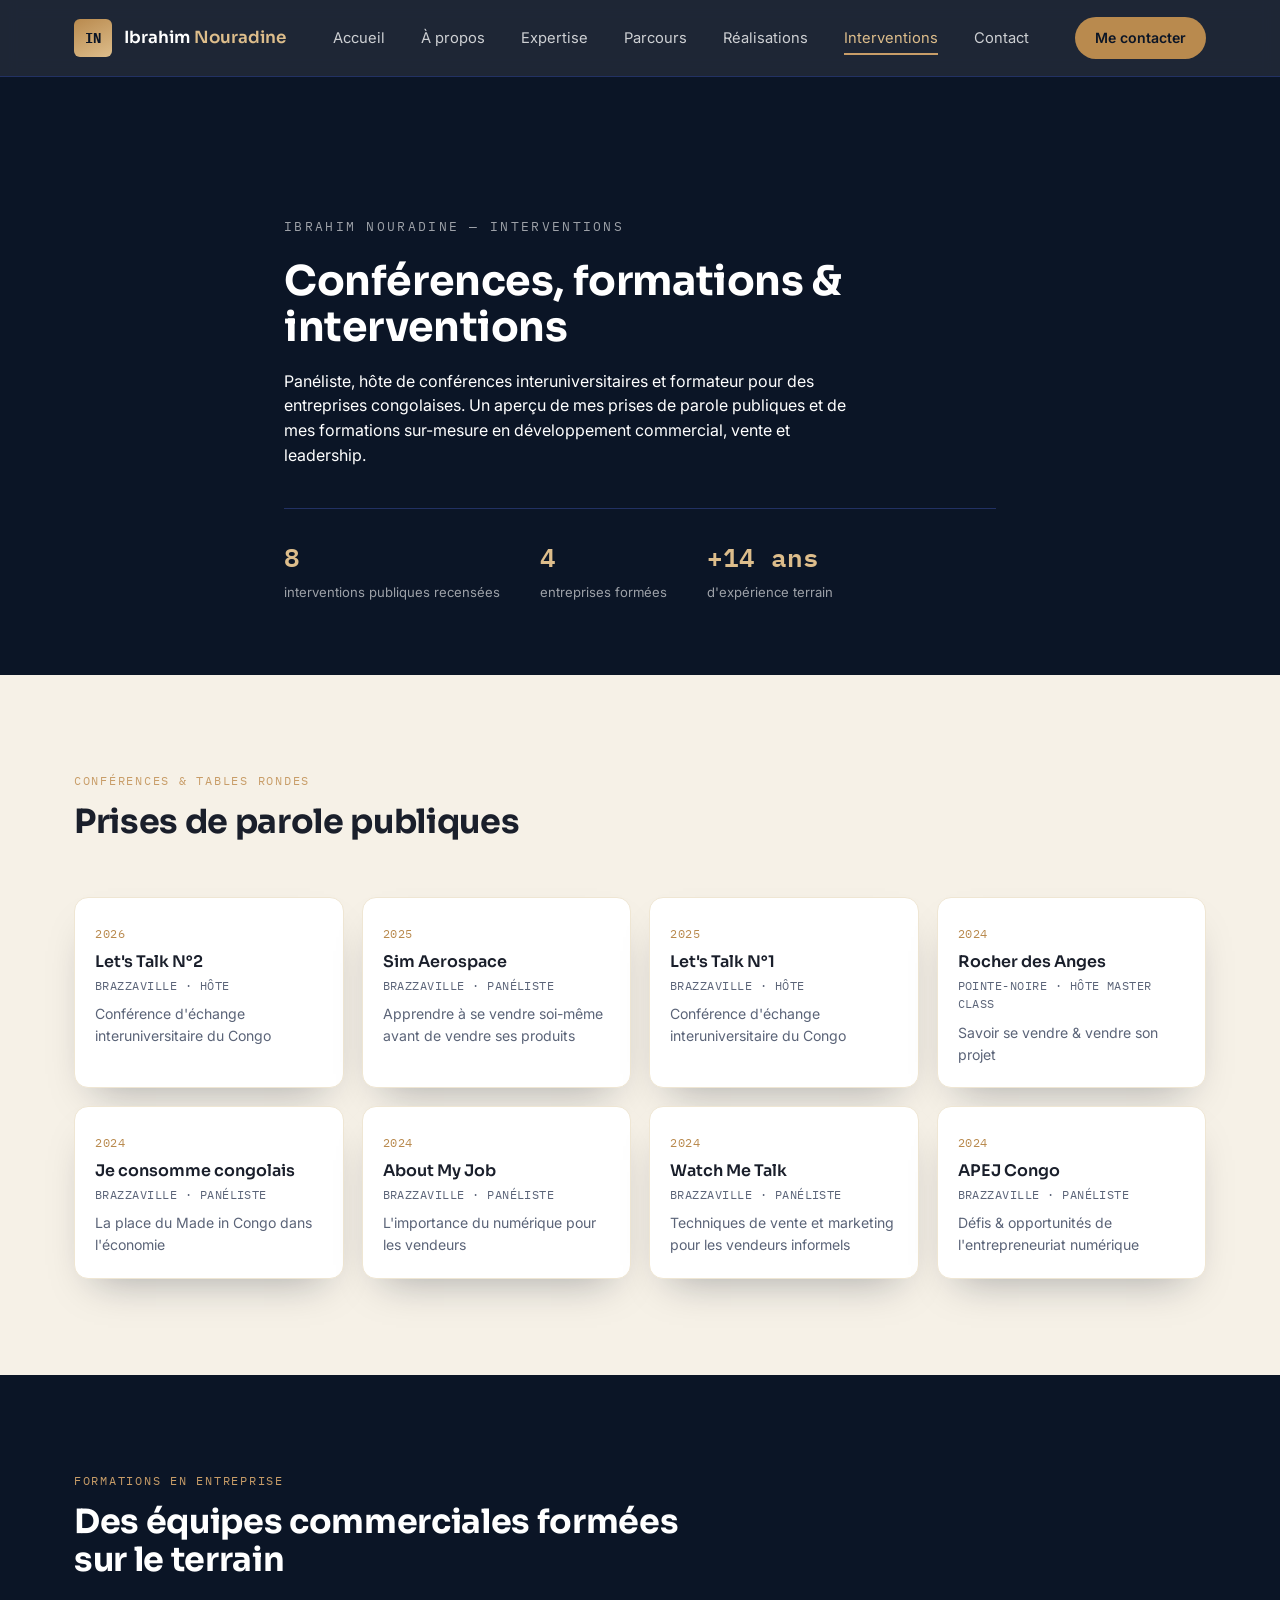
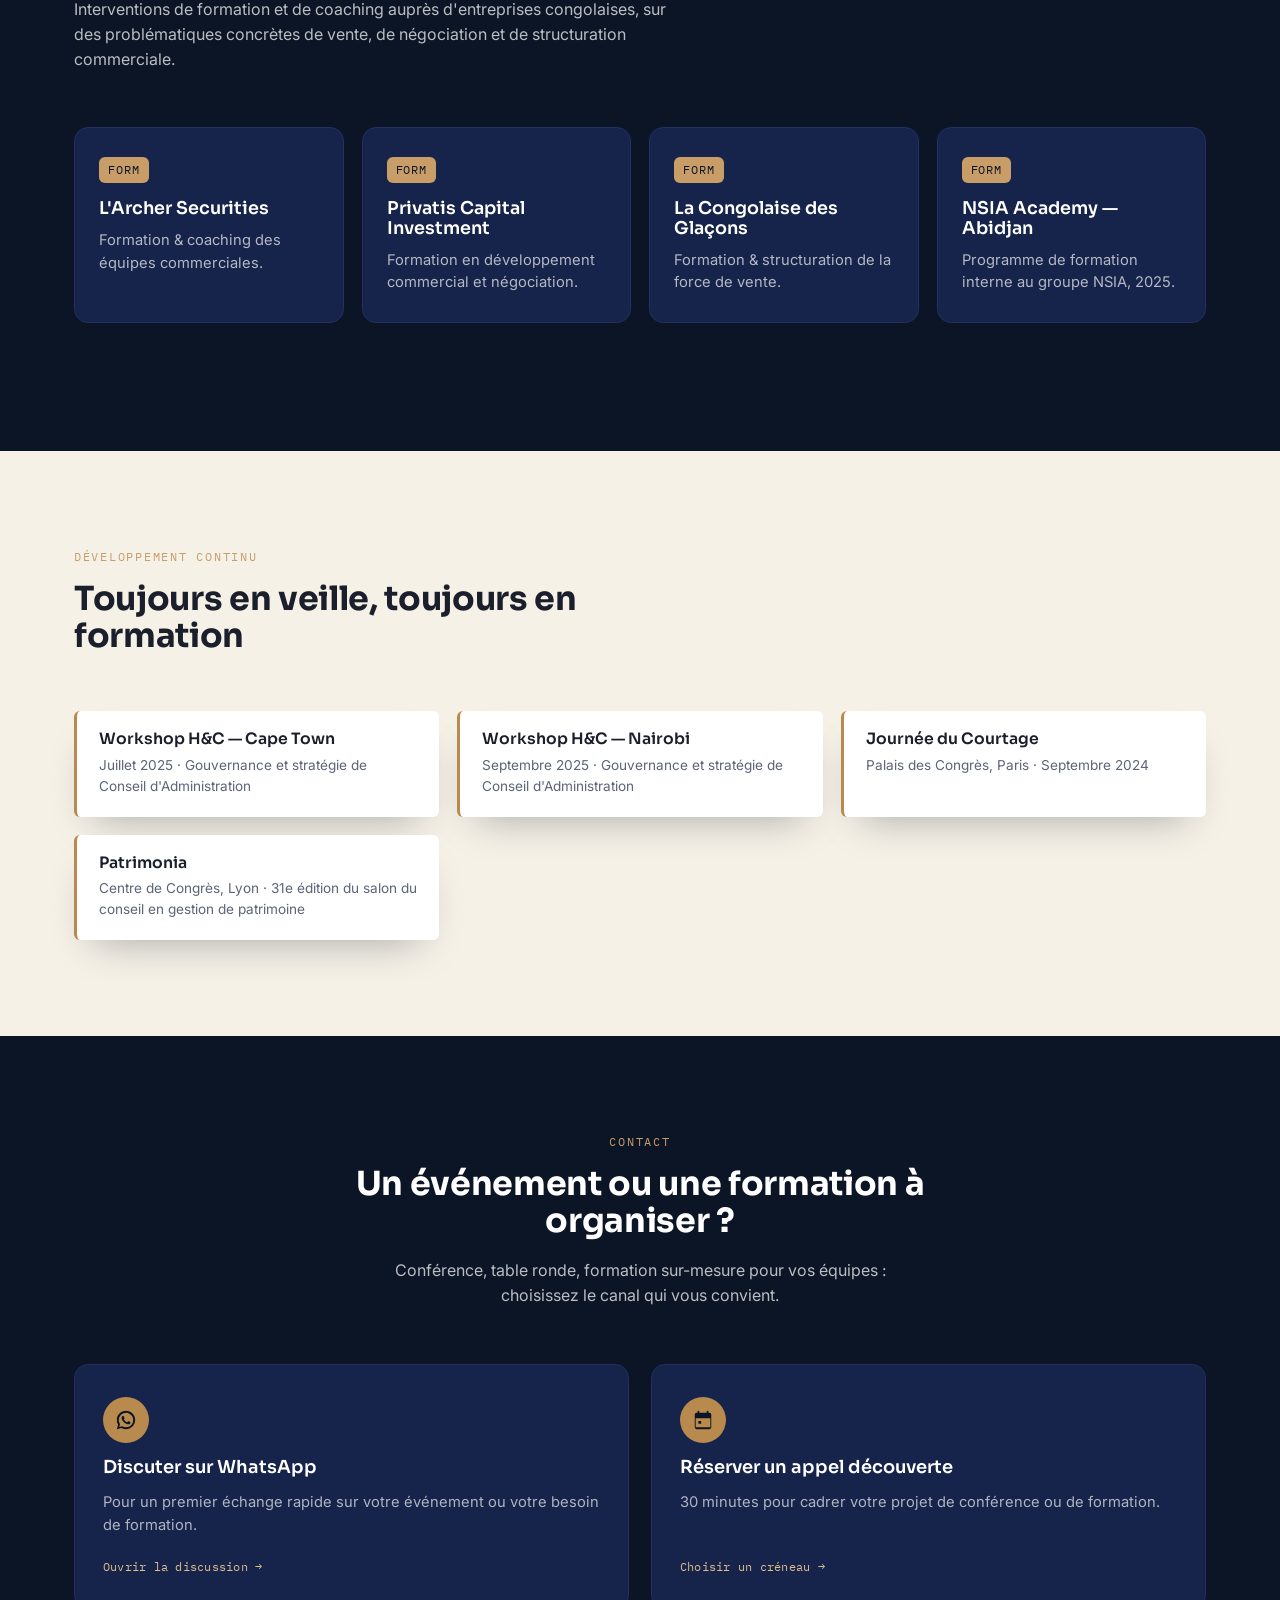
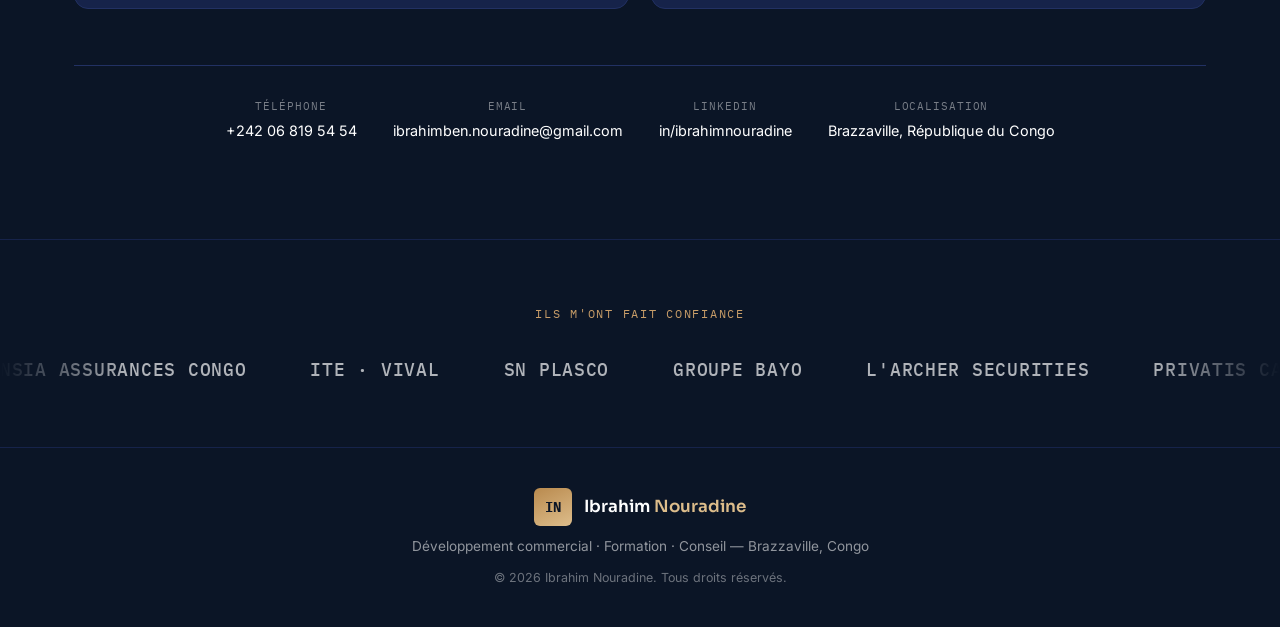
==== interventions.html @ 83c8571e "Premier commit : site vitrine Ibrahim Nouradine" ====
<!DOCTYPE html>
<html lang="fr">
<head>
  <meta charset="UTF-8" />
  <meta name="viewport" content="width=device-width, initial-scale=1.0" />
  <title>Interventions — Conférences & Formations | Ibrahim Nouradine</title>
  <meta name="description" content="Panéliste, hôte de conférences et formateur en entreprise. Portfolio des interventions publiques et des formations données par Ibrahim Nouradine à Brazzaville et Pointe-Noire." />

  <!-- Open Graph -->
  <meta property="og:title" content="Ibrahim Nouradine — Conférences & Formations" />
  <meta property="og:description" content="Panéliste, hôte de conférences universitaires et formateur pour des entreprises congolaises." />
  <meta property="og:type" content="website" />
  <meta property="og:image" content="assets/img/ibrahim-photo.jpg" />
  <meta name="theme-color" content="#0b1526" />

  <link rel="preconnect" href="https://fonts.googleapis.com" />
  <link rel="preconnect" href="https://fonts.gstatic.com" crossorigin />
  <link href="https://fonts.googleapis.com/css2?family=Sora:wght@400;500;600;700&family=Inter:wght@400;500;600&family=IBM+Plex+Mono:wght@500;600&display=swap" rel="stylesheet" />

  <link rel="stylesheet" href="css/style.css" />
</head>
<body>

  <!-- ==========================================================================
       HEADER
       ========================================================================== -->
  <header class="site-header">
    <div class="container">
      <a href="index.html" class="brand">
        <span class="brand-mark">IN</span>
        <span class="brand-name">Ibrahim <span>Nouradine</span></span>
      </a>

      <nav class="main-nav" aria-label="Navigation principale">
        <a href="index.html">Accueil</a>
        <a href="index.html#apropos">À propos</a>
        <a href="index.html#expertise">Expertise</a>
        <a href="index.html#parcours">Parcours</a>
        <a href="index.html#realisations">Réalisations</a>
        <a href="interventions.html" class="current-page">Interventions</a>
        <a href="#contact">Contact</a>
      </nav>

      <a href="#contact" class="header-cta">Me contacter</a>

      <button class="nav-toggle" id="navToggle" aria-label="Ouvrir le menu" aria-expanded="false">
        <span></span><span></span><span></span>
      </button>
    </div>

    <nav class="mobile-nav" id="mobileNav" aria-label="Navigation mobile">
      <a href="index.html">Accueil</a>
      <a href="index.html#apropos">À propos</a>
      <a href="index.html#expertise">Expertise</a>
      <a href="index.html#parcours">Parcours</a>
      <a href="index.html#realisations">Réalisations</a>
      <a href="interventions.html" class="current-page">Interventions</a>
      <a href="#contact" class="mobile-cta">Me contacter</a>
    </nav>
  </header>

  <!-- ==========================================================================
       PAGE-INTRO
       ========================================================================== -->
  <section class="page-intro">
    <div class="pattern-overlay" aria-hidden="true"></div>
    <div class="container">
      <p class="hero-eyebrow">Ibrahim Nouradine — Interventions</p>
      <h1 class="hero-headline">Conférences, formations & interventions</h1>
      <p class="hero-desc">
        Panéliste, hôte de conférences interuniversitaires et formateur pour des entreprises
        congolaises. Un aperçu de mes prises de parole publiques et de mes formations sur-mesure
        en développement commercial, vente et leadership.
      </p>

      <div class="intro-stats" data-reveal>
        <div class="intro-stat">
          <span class="intro-num">8</span>
          <span class="intro-label">interventions publiques recensées</span>
        </div>
        <div class="intro-stat">
          <span class="intro-num">4</span>
          <span class="intro-label">entreprises formées</span>
        </div>
        <div class="intro-stat">
          <span class="intro-num">+14 ans</span>
          <span class="intro-label">d'expérience terrain</span>
        </div>
      </div>
    </div>
  </section>

  <!-- ==========================================================================
       CONFÉRENCES & TABLES RONDES
       ========================================================================== -->
  <section class="conferences" id="conferences">
    <div class="container">
      <div class="section-head" data-reveal>
        <p class="eyebrow">Conférences & tables rondes</p>
        <h2 class="section-title">Prises de parole publiques</h2>
      </div>

      <div class="events-grid">
        <article class="event-card" data-reveal>
          <span class="event-year">2026</span>
          <h3>Let's Talk N°2</h3>
          <p class="event-meta">Brazzaville · Hôte</p>
          <p class="event-desc">Conférence d'échange interuniversitaire du Congo</p>
        </article>
        <article class="event-card" data-reveal>
          <span class="event-year">2025</span>
          <h3>Sim Aerospace</h3>
          <p class="event-meta">Brazzaville · Panéliste</p>
          <p class="event-desc">Apprendre à se vendre soi-même avant de vendre ses produits</p>
        </article>
        <article class="event-card" data-reveal>
          <span class="event-year">2025</span>
          <h3>Let's Talk N°1</h3>
          <p class="event-meta">Brazzaville · Hôte</p>
          <p class="event-desc">Conférence d'échange interuniversitaire du Congo</p>
        </article>
        <article class="event-card" data-reveal>
          <span class="event-year">2024</span>
          <h3>Rocher des Anges</h3>
          <p class="event-meta">Pointe-Noire · Hôte Master Class</p>
          <p class="event-desc">Savoir se vendre & vendre son projet</p>
        </article>
        <article class="event-card" data-reveal>
          <span class="event-year">2024</span>
          <h3>Je consomme congolais</h3>
          <p class="event-meta">Brazzaville · Panéliste</p>
          <p class="event-desc">La place du Made in Congo dans l'économie</p>
        </article>
        <article class="event-card" data-reveal>
          <span class="event-year">2024</span>
          <h3>About My Job</h3>
          <p class="event-meta">Brazzaville · Panéliste</p>
          <p class="event-desc">L'importance du numérique pour les vendeurs</p>
        </article>
        <article class="event-card" data-reveal>
          <span class="event-year">2024</span>
          <h3>Watch Me Talk</h3>
          <p class="event-meta">Brazzaville · Panéliste</p>
          <p class="event-desc">Techniques de vente et marketing pour les vendeurs informels</p>
        </article>
        <article class="event-card" data-reveal>
          <span class="event-year">2024</span>
          <h3>APEJ Congo</h3>
          <p class="event-meta">Brazzaville · Panéliste</p>
          <p class="event-desc">Défis & opportunités de l'entrepreneuriat numérique</p>
        </article>
      </div>
    </div>
  </section>

  <!-- ==========================================================================
       FORMATIONS EN ENTREPRISE
       ========================================================================== -->
  <section class="formations" id="formations">
    <div class="pattern-overlay" aria-hidden="true"></div>
    <div class="container">
      <div class="section-head" data-reveal>
        <p class="eyebrow">Formations en entreprise</p>
        <h2 class="section-title light">Des équipes commerciales formées sur le terrain</h2>
        <p class="teaser-lead">
          Interventions de formation et de coaching auprès d'entreprises congolaises, sur des
          problématiques concrètes de vente, de négociation et de structuration commerciale.
        </p>
      </div>

      <div class="teaser-grid">
        <article class="expertise-card" data-reveal>
          <span class="expertise-tag">FORM</span>
          <h3>L'Archer Securities</h3>
          <p>Formation & coaching des équipes commerciales.</p>
        </article>
        <article class="expertise-card" data-reveal>
          <span class="expertise-tag">FORM</span>
          <h3>Privatis Capital Investment</h3>
          <p>Formation en développement commercial et négociation.</p>
        </article>
        <article class="expertise-card" data-reveal>
          <span class="expertise-tag">FORM</span>
          <h3>La Congolaise des Glaçons</h3>
          <p>Formation & structuration de la force de vente.</p>
        </article>
        <article class="expertise-card" data-reveal>
          <span class="expertise-tag">FORM</span>
          <h3>NSIA Academy — Abidjan</h3>
          <p>Programme de formation interne au groupe NSIA, 2025.</p>
        </article>
      </div>
    </div>
  </section>

  <!-- ==========================================================================
       DÉVELOPPEMENT CONTINU
       ========================================================================== -->
  <section class="developpement" id="developpement">
    <div class="container">
      <div class="section-head" data-reveal>
        <p class="eyebrow">Développement continu</p>
        <h2 class="section-title">Toujours en veille, toujours en formation</h2>
      </div>

      <div class="badge-grid" data-reveal>
        <div class="badge-card">
          <h3>Workshop H&C — Cape Town</h3>
          <p>Juillet 2025 · Gouvernance et stratégie de Conseil d'Administration</p>
        </div>
        <div class="badge-card">
          <h3>Workshop H&C — Nairobi</h3>
          <p>Septembre 2025 · Gouvernance et stratégie de Conseil d'Administration</p>
        </div>
        <div class="badge-card">
          <h3>Journée du Courtage</h3>
          <p>Palais des Congrès, Paris · Septembre 2024</p>
        </div>
        <div class="badge-card">
          <h3>Patrimonia</h3>
          <p>Centre de Congrès, Lyon · 31e édition du salon du conseil en gestion de patrimoine</p>
        </div>
      </div>
    </div>
  </section>

  <!-- ==========================================================================
       CONTACT
       ========================================================================== -->
  <section class="contact" id="contact">
    <div class="pattern-overlay" aria-hidden="true"></div>
    <div class="container">
      <div class="section-head center" data-reveal>
        <p class="eyebrow">Contact</p>
        <h2 class="section-title light">Un événement ou une formation à organiser ?</h2>
        <p class="contact-lead">
          Conférence, table ronde, formation sur-mesure pour vos équipes : choisissez le canal
          qui vous convient.
        </p>
      </div>

      <div class="cta-grid" data-reveal>
        <a
          class="cta-card"
          href="https://wa.me/242068195454?text=Bonjour%20Ibrahim%2C%20je%20souhaite%20échanger%20sur%20une%20intervention."
          target="_blank"
          rel="noopener"
        >
          <span class="cta-icon" aria-hidden="true">
            <svg viewBox="0 0 24 24" fill="currentColor"><path d="M12 2C6.48 2 2 6.48 2 12c0 1.85.5 3.58 1.36 5.07L2 22l5.1-1.34A9.94 9.94 0 0 0 12 22c5.52 0 10-4.48 10-10S17.52 2 12 2Zm0 18a7.9 7.9 0 0 1-4.03-1.1l-.29-.17-3 .79.8-2.92-.19-.3A7.93 7.93 0 1 1 12 20Zm4.36-5.96c-.24-.12-1.42-.7-1.64-.78-.22-.08-.38-.12-.54.12-.16.24-.62.78-.76.94-.14.16-.28.18-.52.06-.24-.12-1-.37-1.9-1.17-.7-.62-1.18-1.39-1.32-1.63-.14-.24-.01-.37.1-.49.11-.11.24-.28.36-.42.12-.14.16-.24.24-.4.08-.16.04-.3-.02-.42-.06-.12-.54-1.31-.74-1.8-.2-.47-.4-.4-.54-.41-.14-.01-.3-.01-.46-.01-.16 0-.42.06-.64.3-.22.24-.84.82-.84 2s.86 2.32.98 2.48c.12.16 1.7 2.6 4.12 3.64.58.25 1.03.4 1.38.51.58.18 1.1.16 1.52.1.46-.07 1.42-.58 1.62-1.14.2-.56.2-1.04.14-1.14-.06-.1-.22-.16-.46-.28Z"/></svg>
          </span>
          <h3>Discuter sur WhatsApp</h3>
          <p>Pour un premier échange rapide sur votre événement ou votre besoin de formation.</p>
          <span class="cta-arrow">Ouvrir la discussion →</span>
        </a>

        <!-- TODO: remplacer par le vrai lien Calendly -->
        <a
          class="cta-card"
          href="https://calendly.com/VOTRE-LIEN-ICI/decouverte"
          target="_blank"
          rel="noopener"
        >
          <span class="cta-icon" aria-hidden="true">
            <svg viewBox="0 0 24 24" fill="currentColor"><path d="M7 2a1 1 0 0 1 1 1v1h8V3a1 1 0 1 1 2 0v1h1a2 2 0 0 1 2 2v14a2 2 0 0 1-2 2H5a2 2 0 0 1-2-2V6a2 2 0 0 1 2-2h1V3a1 1 0 0 1 1-1Zm13 8H4v10h16V10ZM7 13h3v3H7v-3Z"/></svg>
          </span>
          <h3>Réserver un appel découverte</h3>
          <p>30 minutes pour cadrer votre projet de conférence ou de formation.</p>
          <span class="cta-arrow">Choisir un créneau →</span>
        </a>
      </div>

      <ul class="contact-details" data-reveal>
        <li><span>Téléphone</span><a href="tel:+242068195454">+242 06 819 54 54</a></li>
        <li><span>Email</span><a href="mailto:ibrahimben.nouradine@gmail.com">ibrahimben.nouradine@gmail.com</a></li>
        <li><span>LinkedIn</span><a href="https://www.linkedin.com/in/ibrahimnouradine--985b7945" target="_blank" rel="noopener">in/ibrahimnouradine</a></li>
        <li><span>Localisation</span><span>Brazzaville, République du Congo</span></li>
      </ul>
    </div>
  </section>

  <!-- ==========================================================================
       ILS M'ONT FAIT CONFIANCE — bannière défilante avant le footer
       ========================================================================== -->
  <section class="trust-band" id="confiance">
    <div class="container">
      <p class="eyebrow trust-band-eyebrow">Ils m'ont fait confiance</p>
    </div>
    <div class="marquee marquee-lg">
      <div class="marquee-track">
        <span class="marquee-item">NSIA Assurances Congo</span>
        <span class="marquee-item">ITE · Vival</span>
        <span class="marquee-item">SN Plasco</span>
        <span class="marquee-item">Groupe Bayo</span>
        <span class="marquee-item">L'Archer Securities</span>
        <span class="marquee-item">Privatis Capital Investment</span>
        <span class="marquee-item">La Congolaise des Glaçons</span>
        <span class="marquee-item" aria-hidden="true">NSIA Assurances Congo</span>
        <span class="marquee-item" aria-hidden="true">ITE · Vival</span>
        <span class="marquee-item" aria-hidden="true">SN Plasco</span>
        <span class="marquee-item" aria-hidden="true">Groupe Bayo</span>
        <span class="marquee-item" aria-hidden="true">L'Archer Securities</span>
        <span class="marquee-item" aria-hidden="true">Privatis Capital Investment</span>
        <span class="marquee-item" aria-hidden="true">La Congolaise des Glaçons</span>
      </div>
    </div>
  </section>

  <footer class="site-footer">
    <div class="container footer-grid">
      <div class="brand">
        <span class="brand-mark">IN</span>
        <span class="brand-name">Ibrahim <span>Nouradine</span></span>
      </div>
      <p class="footer-tagline">Développement commercial · Formation · Conseil — Brazzaville, Congo</p>
      <p class="footer-copy">© <span id="year"></span> Ibrahim Nouradine. Tous droits réservés.</p>
    </div>
  </footer>

  <script src="js/main.js"></script>
</body>
</html>
---- css/style.css ----
/* ==========================================================================
   IBRAHIM NOURADINE — Site vitrine
   Design tokens dérivés de l'identité LinkedIn (bannière + photo de profil)
   ========================================================================== */

:root {
  /* Couleurs — palette "navy & ochre" issue de la charte existante */
  --navy-950: #0b1526;   /* fond principal des sections sombres */
  --navy-800: #16234a;   /* panneaux / cartes sur fond sombre */
  --navy-700: #223163;   /* bordures, hover sur fond sombre */
  --navy-600: #34437c;   /* motif géométrique (basse opacité) */

  --gold-500: #b98a4e;   /* accent principal — CTA, surlignage */
  --gold-400: #c89d68;
  --gold-300: #ddbd8b;   /* accent clair — hover, liseré */

  --sand-50:  #f6f1e7;   /* fond des sections claires */
  --sand-100: #efe6d3;

  --blue-200: #b7cbe8;   /* bleu pâle — écho de la photo de profil */

  --ink-900:  #1a1f2b;   /* texte sur fond clair */
  --ink-600:  #5b6478;   /* texte atténué sur fond clair */
  --white:    #ffffff;

  /* Typographie */
  --font-display: "Sora", "Segoe UI", sans-serif;
  --font-body: "Inter", "Segoe UI", sans-serif;
  --font-mono: "IBM Plex Mono", "Courier New", monospace;

  /* Échelle */
  --container-w: 1180px;
  --radius-sm: 6px;
  --radius-md: 14px;
  --radius-full: 999px;

  --shadow-card: 0 20px 40px -20px rgba(11, 21, 38, 0.35);
}

/* ---------- Reset ---------- */
*, *::before, *::after { box-sizing: border-box; }
html { scroll-behavior: smooth; }
html, body { max-width: 100%; overflow-x: hidden; }
body {
  margin: 0;
  font-family: var(--font-body);
  color: var(--ink-900);
  background: var(--sand-50);
  line-height: 1.55;
  -webkit-font-smoothing: antialiased;
}
img { max-width: 100%; display: block; }
a { color: inherit; text-decoration: none; }
ul { list-style: none; margin: 0; padding: 0; }
h1, h2, h3, h4 {
  font-family: var(--font-display);
  line-height: 1.12;
  margin: 0;
  color: inherit;
}
p { margin: 0; }
button { font-family: inherit; cursor: pointer; }

:focus-visible {
  outline: 2px solid var(--gold-400);
  outline-offset: 3px;
}

.container {
  width: 100%;
  max-width: var(--container-w);
  margin-inline: auto;
  padding-inline: 24px;
}

.eyebrow {
  font-family: var(--font-mono);
  font-size: 0.78rem;
  letter-spacing: 0.14em;
  text-transform: uppercase;
  color: var(--gold-400);
}

/* Motif géométrique réutilisable (issu de la bannière LinkedIn) */
.pattern-overlay {
  position: absolute;
  inset: 0;
  background-image: url("../assets/img/pattern.svg");
  background-repeat: repeat;
  background-size: 120px 120px;
  color: var(--navy-600);
  opacity: 0.35;
  pointer-events: none;
}

/* ==========================================================================
   HEADER
   ========================================================================== */
.site-header {
  position: sticky;
  top: 0;
  z-index: 50;
  background: rgba(11, 21, 38, 0.92);
  backdrop-filter: blur(8px);
  border-bottom: 1px solid var(--navy-700);
}

.site-header .container {
  display: flex;
  align-items: center;
  justify-content: space-between;
  height: 76px;
}

.brand {
  display: flex;
  align-items: center;
  gap: 12px;
  font-family: var(--font-display);
  font-weight: 600;
  font-size: 1.05rem;
  color: var(--white);
}

.brand-mark {
  width: 38px;
  height: 38px;
  border-radius: var(--radius-sm);
  background: linear-gradient(155deg, var(--gold-500), var(--gold-300));
  display: grid;
  place-items: center;
  color: var(--navy-950);
  font-family: var(--font-mono);
  font-weight: 700;
  font-size: 0.9rem;
  flex-shrink: 0;
}

.brand-name { white-space: nowrap; }
.brand-name span { color: var(--gold-300); }

.main-nav {
  display: flex;
  align-items: center;
  gap: 36px;
}

.main-nav a {
  position: relative;
  display: inline-block;
  font-size: 0.92rem;
  color: rgba(255, 255, 255, 0.78);
  transition: color 0.2s ease;
}
.main-nav a::after {
  content: "";
  position: absolute;
  left: 0;
  right: 0;
  bottom: -6px;
  height: 2px;
  background: var(--gold-400);
  transform: scaleX(0);
  transform-origin: right;
  transition: transform 0.25s ease;
}
.main-nav a:hover { color: var(--white); }
.main-nav a:hover::after,
.main-nav a.is-active::after,
.main-nav a.current-page::after { transform: scaleX(1); transform-origin: left; }

.header-cta {
  display: inline-flex;
  align-items: center;
  gap: 8px;
  padding: 10px 20px;
  border-radius: var(--radius-full);
  background: var(--gold-500);
  color: var(--navy-950);
  font-weight: 600;
  font-size: 0.88rem;
  transition: background 0.2s ease, transform 0.2s ease;
  white-space: nowrap;
}
.header-cta:hover { background: var(--gold-300); transform: translateY(-1px); }

.nav-toggle {
  display: none;
  background: none;
  border: none;
  padding: 6px;
}
.nav-toggle span {
  display: block;
  width: 24px;
  height: 2px;
  background: var(--white);
  margin: 5px 0;
  transition: transform 0.2s ease, opacity 0.2s ease;
}

/* ==========================================================================
   PAGE-INTRO — bannière d'en-tête pour les pages secondaires
   ========================================================================== */
.page-intro {
  position: relative;
  background: var(--navy-950);
  color: var(--white);
  overflow: hidden;
  padding-block: 140px 72px;
}
.page-intro .container { position: relative; z-index: 2; max-width: 760px; }
.page-intro .hero-headline { font-size: clamp(1.9rem, 3.2vw, 2.8rem); }
.page-intro .hero-desc { margin-top: 18px; max-width: 58ch; }

.intro-stats {
  position: relative;
  z-index: 2;
  margin-top: 40px;
  display: flex;
  flex-wrap: wrap;
  gap: 40px;
  padding-top: 28px;
  border-top: 1px solid var(--navy-700);
}
.intro-stat { display: flex; flex-direction: column; gap: 6px; }
.intro-num {
  font-family: var(--font-mono);
  font-weight: 600;
  font-size: 1.6rem;
  color: var(--gold-300);
}
.intro-label { font-size: 0.82rem; color: rgba(255, 255, 255, 0.6); }

/* ==========================================================================
   HERO
   ========================================================================== */
.hero {
  position: relative;
  background: var(--navy-950);
  color: var(--white);
  overflow: hidden;
  padding-block: 96px 64px;
}

/* Entrée séquencée au chargement */
@keyframes fadeUp {
  from { opacity: 0; transform: translateY(16px); }
  to { opacity: 1; transform: translateY(0); }
}
@keyframes fadeScale {
  from { opacity: 0; transform: scale(0.94); }
  to { opacity: 1; transform: scale(1); }
}
.hero-eyebrow  { animation: fadeUp 0.7s ease both; animation-delay: 0.05s; }
.hero-headline { animation: fadeUp 0.7s ease both; animation-delay: 0.15s; }
.hero-subline  { animation: fadeUp 0.7s ease both; animation-delay: 0.28s; }
.hero-desc     { animation: fadeUp 0.7s ease both; animation-delay: 0.38s; }
.hero-actions  { animation: fadeUp 0.7s ease both; animation-delay: 0.5s; }
.trust-strip   { animation: fadeUp 0.7s ease both; animation-delay: 0.62s; }
.hero-portrait { animation: fadeScale 0.8s ease both; animation-delay: 0.3s; }

.hero .container {
  position: relative;
  z-index: 2;
  display: grid;
  grid-template-columns: 1.15fr 0.85fr;
  gap: 56px;
  align-items: center;
}

.hero-eyebrow {
  font-family: var(--font-mono);
  font-size: 0.8rem;
  letter-spacing: 0.18em;
  text-transform: uppercase;
  color: rgba(255, 255, 255, 0.6);
  margin-bottom: 22px;
}

.hero-headline {
  font-size: clamp(2.1rem, 3.6vw, 3.4rem);
  font-weight: 700;
  letter-spacing: -0.01em;
}

.hero-headline mark {
  background: var(--gold-500);
  color: var(--navy-950);
  padding: 2px 12px;
  border-radius: var(--radius-sm);
  box-decoration-break: clone;
  -webkit-box-decoration-break: clone;
}

.hero-subline {
  margin-top: 22px;
  font-size: 1.15rem;
  color: rgba(255, 255, 255, 0.82);
  max-width: 46ch;
}

.hero-actions {
  margin-top: 36px;
  display: flex;
  flex-wrap: wrap;
  gap: 14px;
}

.btn {
  display: inline-flex;
  align-items: center;
  gap: 10px;
  padding: 14px 26px;
  border-radius: var(--radius-full);
  font-weight: 600;
  font-size: 0.95rem;
  transition: all 0.2s ease;
  border: 1px solid transparent;
}

.btn-primary {
  background: var(--gold-500);
  color: var(--navy-950);
}
.btn-primary:hover { background: var(--gold-300); transform: translateY(-2px); }

.btn-ghost {
  border-color: rgba(255, 255, 255, 0.35);
  color: var(--white);
}
.btn-ghost:hover { border-color: var(--white); background: rgba(255, 255, 255, 0.06); }

/* Bandeau de confiance (clients / entreprises) — bannière défilante */
.trust-strip {
  margin-top: 56px;
}

.trust-label {
  font-family: var(--font-mono);
  font-size: 0.72rem;
  letter-spacing: 0.12em;
  text-transform: uppercase;
  color: rgba(255, 255, 255, 0.5);
  margin-bottom: 18px;
}

.marquee {
  position: relative;
  overflow: hidden;
  padding-top: 14px;
  border-top: 1px solid var(--navy-700);
  -webkit-mask-image: linear-gradient(90deg, transparent, #000 10%, #000 90%, transparent);
  mask-image: linear-gradient(90deg, transparent, #000 10%, #000 90%, transparent);
}

.marquee-track {
  display: flex;
  align-items: center;
  gap: 44px;
  width: max-content;
  animation: marquee-scroll 24s linear infinite;
}

.marquee:hover .marquee-track { animation-play-state: paused; }

.marquee-item {
  font-family: var(--font-mono);
  font-size: 0.8rem;
  letter-spacing: 0.05em;
  text-transform: uppercase;
  color: rgba(255, 255, 255, 0.55);
  white-space: nowrap;
}

@keyframes marquee-scroll {
  from { transform: translateX(0); }
  to { transform: translateX(-50%); }
}

.hero-portrait {
  position: relative;
  justify-self: center;
}

.portrait-frame {
  position: relative;
  width: min(360px, 80vw);
  aspect-ratio: 1 / 1;
  border-radius: 50%;
  overflow: hidden;
  background: var(--blue-200);
  box-shadow: var(--shadow-card);
}

.portrait-frame::before {
  content: "";
  position: absolute;
  inset: 0;
  background-image: url("../assets/img/pattern.svg");
  background-size: 90px 90px;
  color: var(--navy-700);
  opacity: 0.55;
  mix-blend-mode: multiply;
}

.portrait-frame img {
  position: absolute;
  inset: 0;
  width: 100%;
  height: 100%;
  object-fit: cover;
}

.portrait-badge {
  position: absolute;
  bottom: 10px;
  right: -6px;
  background: var(--navy-950);
  border: 1px solid var(--navy-700);
  border-radius: var(--radius-md);
  padding: 12px 16px;
  display: flex;
  align-items: center;
  gap: 10px;
  box-shadow: var(--shadow-card);
  animation: floatY 3.6s ease-in-out infinite;
}
@keyframes floatY {
  0%, 100% { transform: translateY(0); }
  50% { transform: translateY(-6px); }
}

.btn:active { transform: scale(0.97); }

.portrait-badge .num {
  font-family: var(--font-mono);
  font-weight: 600;
  font-size: 1.1rem;
  color: var(--gold-300);
}

.portrait-badge .label {
  font-size: 0.72rem;
  color: rgba(255, 255, 255, 0.7);
  max-width: 12ch;
  line-height: 1.25;
}

/* ==========================================================================
   HEADER — état scrollé + menu mobile
   ========================================================================== */
.site-header.is-scrolled { box-shadow: 0 12px 30px -18px rgba(0,0,0,0.5); }

.mobile-nav {
  display: none;
  flex-direction: column;
  background: var(--navy-950);
  border-top: 1px solid var(--navy-700);
}
.mobile-nav.is-open { display: flex; }
.mobile-nav a {
  padding: 16px 24px;
  color: rgba(255,255,255,0.85);
  border-bottom: 1px solid var(--navy-800);
  font-size: 0.95rem;
}
.mobile-nav .mobile-cta { color: var(--gold-300); font-weight: 600; }

.nav-toggle.is-open span:nth-child(1) { transform: translateY(7px) rotate(45deg); }
.nav-toggle.is-open span:nth-child(2) { opacity: 0; }
.nav-toggle.is-open span:nth-child(3) { transform: translateY(-7px) rotate(-45deg); }

.main-nav a.is-active,
.mobile-nav a.is-active,
.main-nav a.current-page,
.mobile-nav a.current-page { color: var(--gold-300); }

/* ==========================================================================
   UTILITAIRES DE SECTION
   ========================================================================== */
section { position: relative; padding-block: 96px; }
section.dark { background: var(--navy-950); color: var(--white); }

.section-head { max-width: 640px; margin-bottom: 56px; }
.section-title {
  margin-top: 14px;
  font-size: clamp(1.7rem, 2.6vw, 2.4rem);
  font-weight: 700;
  letter-spacing: -0.01em;
}
.section-title.light { color: var(--white); }

.link-arrow {
  display: inline-block;
  margin-top: 26px;
  font-weight: 600;
  font-size: 0.95rem;
  color: var(--navy-800);
  border-bottom: 1px solid var(--gold-500);
  padding-bottom: 2px;
  transition: color 0.2s ease;
}
.link-arrow:hover { color: var(--gold-500); }
.link-arrow.light { color: var(--white); }
.link-arrow.light:hover { color: var(--gold-300); }

/* Reveal au scroll */
[data-reveal] {
  opacity: 0;
  transform: translateY(18px);
  transition: opacity 0.6s ease, transform 0.6s ease;
}
[data-reveal].is-visible { opacity: 1; transform: translateY(0); }

/* ==========================================================================
   À PROPOS
   ========================================================================== */
.about { background: var(--sand-50); }
.about-grid {
  display: grid;
  grid-template-columns: 1.2fr 0.8fr;
  gap: 64px;
  align-items: start;
}
.about-p { margin-top: 18px; color: var(--ink-600); font-size: 1.02rem; max-width: 56ch; }

.stat-grid {
  display: grid;
  grid-template-columns: 1fr 1fr;
  gap: 18px;
}
.stat-chip {
  background: var(--white);
  border: 1px solid var(--sand-100);
  border-radius: var(--radius-md);
  padding: 22px 20px;
  box-shadow: var(--shadow-card);
}
.stat-num {
  display: block;
  font-family: var(--font-mono);
  font-weight: 600;
  font-size: 1.9rem;
  color: var(--navy-800);
}
.stat-label { display: block; margin-top: 8px; font-size: 0.85rem; color: var(--ink-600); }

.stat-grid > [data-reveal]:nth-child(1) { transition-delay: 0.05s; }
.stat-grid > [data-reveal]:nth-child(2) { transition-delay: 0.12s; }
.stat-grid > [data-reveal]:nth-child(3) { transition-delay: 0.19s; }
.stat-grid > [data-reveal]:nth-child(4) { transition-delay: 0.26s; }

/* ==========================================================================
   EXPERTISE
   ========================================================================== */
.expertise { background: var(--navy-950); color: var(--white); }
.expertise-grid {
  position: relative;
  z-index: 2;
  display: grid;
  grid-template-columns: repeat(3, 1fr);
  gap: 22px;
}
.expertise-card {
  position: relative;
  overflow: hidden;
  background: var(--navy-800);
  border: 1px solid var(--navy-700);
  border-radius: var(--radius-md);
  padding: 28px 24px;
  transition: border-color 0.25s ease, transform 0.25s ease;
}
.expertise-card:hover { border-color: var(--gold-500); transform: translateY(-3px); }
.expertise-card::before {
  content: "";
  position: absolute;
  inset: 0;
  z-index: 0;
  background: radial-gradient(220px circle at var(--mx, 50%) var(--my, 50%), rgba(185, 138, 78, 0.18), transparent 70%);
  opacity: 0;
  transition: opacity 0.3s ease;
  pointer-events: none;
}
.expertise-card:hover::before { opacity: 1; }
.expertise-card > * { position: relative; z-index: 1; }

.expertise-grid > [data-reveal]:nth-child(1) { transition-delay: 0.05s; }
.expertise-grid > [data-reveal]:nth-child(2) { transition-delay: 0.12s; }
.expertise-grid > [data-reveal]:nth-child(3) { transition-delay: 0.19s; }
.expertise-grid > [data-reveal]:nth-child(4) { transition-delay: 0.26s; }
.expertise-grid > [data-reveal]:nth-child(5) { transition-delay: 0.33s; }

.expertise-tag {
  display: inline-block;
  font-family: var(--font-mono);
  font-size: 0.72rem;
  letter-spacing: 0.08em;
  color: var(--navy-950);
  background: var(--gold-400);
  padding: 4px 9px;
  border-radius: var(--radius-sm);
  margin-bottom: 16px;
}
.expertise-card h3 { font-size: 1.1rem; font-weight: 600; }
.expertise-card p { margin-top: 10px; font-size: 0.92rem; color: rgba(255,255,255,0.68); }

/* ==========================================================================
   EVENT-CARD — cartes de conférences (page Interventions)
   ========================================================================== */
.events-grid {
  display: grid;
  grid-template-columns: repeat(4, 1fr);
  gap: 18px;
}
.event-card {
  background: var(--white);
  border: 1px solid var(--sand-100);
  border-radius: var(--radius-md);
  padding: 22px 20px;
  box-shadow: var(--shadow-card);
  transition: transform 0.25s ease, border-color 0.25s ease;
}
.event-card:hover { transform: translateY(-3px); border-color: var(--gold-500); }
.event-year {
  font-family: var(--font-mono);
  font-size: 0.75rem;
  color: var(--gold-500);
  letter-spacing: 0.05em;
}
.event-card h3 { margin-top: 8px; font-size: 1rem; font-weight: 600; color: var(--ink-900); }
.event-meta {
  margin-top: 6px;
  font-family: var(--font-mono);
  font-size: 0.74rem;
  text-transform: uppercase;
  letter-spacing: 0.04em;
  color: var(--ink-600);
}
.event-desc { margin-top: 8px; font-size: 0.88rem; color: var(--ink-600); }

.events-grid > [data-reveal]:nth-child(1) { transition-delay: 0.04s; }
.events-grid > [data-reveal]:nth-child(2) { transition-delay: 0.08s; }
.events-grid > [data-reveal]:nth-child(3) { transition-delay: 0.12s; }
.events-grid > [data-reveal]:nth-child(4) { transition-delay: 0.16s; }
.events-grid > [data-reveal]:nth-child(5) { transition-delay: 0.2s; }
.events-grid > [data-reveal]:nth-child(6) { transition-delay: 0.24s; }
.events-grid > [data-reveal]:nth-child(7) { transition-delay: 0.28s; }
.events-grid > [data-reveal]:nth-child(8) { transition-delay: 0.32s; }

.conferences { background: var(--sand-50); }
.formations { background: var(--navy-950); color: var(--white); }
.developpement { background: var(--sand-50); }

/* ==========================================================================
   PARCOURS — timeline (signature : écho du bandeau de la bannière LinkedIn)
   ========================================================================== */
.parcours { background: var(--sand-50); }

.timeline { position: relative; margin-top: 8px; }
.timeline::before {
  content: "";
  position: absolute;
  left: 7px;
  top: 6px;
  bottom: 6px;
  width: 1px;
  background: var(--sand-100);
}
/* Ligne "qui se dessine" — écho animé du bandeau de la bannière LinkedIn */
.timeline::after {
  content: "";
  position: absolute;
  left: 7px;
  top: 6px;
  width: 1px;
  height: calc(100% - 12px);
  background: linear-gradient(var(--gold-500), var(--gold-300));
  transform: scaleY(0);
  transform-origin: top;
  transition: transform 1.6s cubic-bezier(0.65, 0, 0.35, 1);
}
.timeline.is-drawn::after { transform: scaleY(1); }
.timeline-item {
  position: relative;
  display: grid;
  grid-template-columns: 16px 1fr;
  gap: 28px;
  padding-bottom: 44px;
}
.timeline-item:last-child { padding-bottom: 0; }
.timeline-node {
  width: 16px;
  height: 16px;
  border-radius: 50%;
  background: var(--gold-500);
  border: 3px solid var(--sand-50);
  box-shadow: 0 0 0 1px var(--sand-100);
  margin-top: 4px;
}
.timeline-date {
  font-family: var(--font-mono);
  font-size: 0.78rem;
  color: var(--gold-500);
  letter-spacing: 0.02em;
}
.timeline-content h3 { margin-top: 6px; font-size: 1.15rem; font-weight: 600; }
.timeline-org { margin-top: 4px; font-weight: 500; color: var(--ink-600); font-size: 0.92rem; }
.timeline-content p:not(.timeline-org) { margin-top: 10px; color: var(--ink-600); font-size: 0.95rem; max-width: 60ch; }

/* ==========================================================================
   RÉALISATIONS
   ========================================================================== */
.realisations { background: var(--navy-950); color: var(--white); }
.results-grid {
  position: relative;
  z-index: 2;
  display: grid;
  grid-template-columns: repeat(3, 1fr);
  gap: 1px;
  background: var(--navy-700);
  border: 1px solid var(--navy-700);
  border-radius: var(--radius-md);
  overflow: hidden;
}
.result-card {
  background: var(--navy-950);
  padding: 34px 26px;
}
.result-num {
  display: block;
  font-family: var(--font-mono);
  font-weight: 600;
  font-size: 2.1rem;
  color: var(--gold-300);
}
.result-card p { margin-top: 10px; font-size: 0.92rem; color: rgba(255,255,255,0.72); }

.results-grid > [data-reveal]:nth-child(1) { transition-delay: 0.05s; }
.results-grid > [data-reveal]:nth-child(2) { transition-delay: 0.1s; }
.results-grid > [data-reveal]:nth-child(3) { transition-delay: 0.15s; }
.results-grid > [data-reveal]:nth-child(4) { transition-delay: 0.2s; }
.results-grid > [data-reveal]:nth-child(5) { transition-delay: 0.25s; }
.results-grid > [data-reveal]:nth-child(6) { transition-delay: 0.3s; }

/* ==========================================================================
   CERTIFICATIONS
   ========================================================================== */
.certifications { background: var(--sand-50); }
.badge-grid {
  display: grid;
  grid-template-columns: repeat(3, 1fr);
  gap: 18px;
}
.badge-card {
  background: var(--white);
  border-left: 3px solid var(--gold-500);
  border-radius: var(--radius-sm);
  padding: 20px 22px;
  box-shadow: var(--shadow-card);
  transition: transform 0.25s ease, border-left-color 0.25s ease;
}
.badge-card:hover { transform: translateY(-3px); border-left-color: var(--navy-800); }
.badge-card h3 { font-size: 0.98rem; font-weight: 600; }
.badge-card p { margin-top: 6px; font-size: 0.85rem; color: var(--ink-600); }

.badge-grid > [data-reveal]:nth-child(1) { transition-delay: 0.04s; }
.badge-grid > [data-reveal]:nth-child(2) { transition-delay: 0.08s; }
.badge-grid > [data-reveal]:nth-child(3) { transition-delay: 0.12s; }
.badge-grid > [data-reveal]:nth-child(4) { transition-delay: 0.16s; }
.badge-grid > [data-reveal]:nth-child(5) { transition-delay: 0.2s; }
.badge-grid > [data-reveal]:nth-child(6) { transition-delay: 0.24s; }

/* ==========================================================================
   CONFÉRENCES & FORMATIONS (teaser)
   ========================================================================== */
.interventions-teaser { background: var(--navy-950); color: var(--white); }

.teaser-lead {
  margin-top: 18px;
  color: rgba(255, 255, 255, 0.72);
  max-width: 60ch;
}

.teaser-grid {
  position: relative;
  z-index: 2;
  display: grid;
  grid-template-columns: repeat(4, 1fr);
  gap: 18px;
  margin-top: 8px;
  margin-bottom: 32px;
}
.teaser-card {
  background: var(--navy-800);
  border: 1px solid var(--navy-700);
  border-radius: var(--radius-md);
  padding: 22px 20px;
  transition: transform 0.25s ease, border-color 0.25s ease;
}
.teaser-card:hover { transform: translateY(-3px); border-color: var(--gold-500); }
.teaser-year {
  font-family: var(--font-mono);
  font-size: 0.75rem;
  color: var(--gold-400);
  letter-spacing: 0.05em;
}
.teaser-card h3 { margin-top: 8px; font-size: 1rem; font-weight: 600; color: var(--white); }
.teaser-card p { margin-top: 8px; font-size: 0.85rem; color: rgba(255, 255, 255, 0.65); }

.teaser-grid > [data-reveal]:nth-child(1) { transition-delay: 0.05s; }
.teaser-grid > [data-reveal]:nth-child(2) { transition-delay: 0.12s; }
.teaser-grid > [data-reveal]:nth-child(3) { transition-delay: 0.19s; }
.teaser-grid > [data-reveal]:nth-child(4) { transition-delay: 0.26s; }

/* ==========================================================================
   TÉMOIGNAGES
   ========================================================================== */
.temoignages { background: var(--navy-950); color: var(--white); }
.quote-grid {
  position: relative;
  z-index: 2;
  display: grid;
  grid-template-columns: repeat(3, 1fr);
  gap: 22px;
}
.quote-card {
  background: var(--navy-800);
  border: 1px solid var(--navy-700);
  border-radius: var(--radius-md);
  padding: 28px 24px;
  margin: 0;
  transition: transform 0.25s ease, border-color 0.25s ease;
}
.quote-card:hover { transform: translateY(-3px); border-color: var(--gold-500); }

.quote-grid > [data-reveal]:nth-child(1) { transition-delay: 0.05s; }
.quote-grid > [data-reveal]:nth-child(2) { transition-delay: 0.15s; }
.quote-grid > [data-reveal]:nth-child(3) { transition-delay: 0.25s; }
.quote-card p {
  font-size: 0.95rem;
  color: rgba(255,255,255,0.85);
  font-style: italic;
}
.quote-card footer {
  margin-top: 18px;
  font-size: 0.82rem;
  color: rgba(255,255,255,0.55);
}
.quote-card footer strong { color: var(--gold-300); font-style: normal; }

/* ==========================================================================
   CONTACT
   ========================================================================== */
.contact { background: var(--navy-950); color: var(--white); }

.section-head.center {
  margin-inline: auto;
  text-align: center;
}
.contact-lead {
  margin-top: 18px;
  margin-inline: auto;
  color: rgba(255,255,255,0.72);
  max-width: 50ch;
}

/* Cartes d'action directe — WhatsApp / Calendly */
.cta-grid {
  position: relative;
  z-index: 2;
  margin-top: 48px;
  display: grid;
  grid-template-columns: 1fr 1fr;
  gap: 22px;
}
.cta-card {
  position: relative;
  overflow: hidden;
  display: flex;
  flex-direction: column;
  align-items: flex-start;
  gap: 14px;
  background: var(--navy-800);
  border: 1px solid var(--navy-700);
  border-radius: var(--radius-md);
  padding: 32px 28px;
  transition: transform 0.2s ease, border-color 0.2s ease, background 0.2s ease;
}
.cta-card:hover {
  transform: translateY(-4px);
  border-color: var(--gold-500);
  background: var(--navy-700);
}
.cta-card::before {
  content: "";
  position: absolute;
  inset: 0;
  z-index: 0;
  background: radial-gradient(240px circle at var(--mx, 50%) var(--my, 50%), rgba(221, 189, 139, 0.16), transparent 70%);
  opacity: 0;
  transition: opacity 0.3s ease;
  pointer-events: none;
}
.cta-card:hover::before { opacity: 1; }
.cta-card > * { position: relative; z-index: 1; }
.cta-icon {
  width: 46px;
  height: 46px;
  border-radius: 50%;
  background: var(--gold-500);
  display: grid;
  place-items: center;
  color: var(--navy-950);
  flex-shrink: 0;
}
.cta-icon svg { width: 22px; height: 22px; }
.cta-card h3 { font-size: 1.12rem; font-weight: 600; color: var(--white); }
.cta-card p { font-size: 0.92rem; color: rgba(255,255,255,0.66); }
.cta-arrow {
  margin-top: auto;
  padding-top: 6px;
  font-family: var(--font-mono);
  font-size: 0.78rem;
  letter-spacing: 0.02em;
  color: var(--gold-300);
}

/* Coordonnées directes — bandeau discret sous les CTA */
.contact-details {
  position: relative;
  z-index: 2;
  margin-top: 56px;
  padding-top: 32px;
  border-top: 1px solid var(--navy-700);
  display: flex;
  flex-wrap: wrap;
  justify-content: center;
  gap: 36px;
}
.contact-details li {
  display: flex;
  flex-direction: column;
  align-items: center;
  gap: 5px;
  text-align: center;
  font-size: 0.9rem;
}
.contact-details li span:first-child {
  font-family: var(--font-mono);
  font-size: 0.7rem;
  letter-spacing: 0.08em;
  text-transform: uppercase;
  color: rgba(255,255,255,0.45);
}
.contact-details li a:hover { color: var(--gold-300); }

/* ==========================================================================
   TRUST-BAND — bannière de logos plein écran, juste avant le footer
   ========================================================================== */
.trust-band {
  background: var(--navy-950);
  color: var(--white);
  padding-block: 64px;
  overflow: hidden;
  border-top: 1px solid var(--navy-800);
}
.trust-band-eyebrow {
  text-align: center;
  margin-bottom: 32px;
}

/* Variante "grand format" du composant .marquee (réutilisé depuis le hero) */
.marquee-lg { border-top: none; padding-top: 0; }
.marquee-lg .marquee-track { gap: 64px; animation-duration: 30s; }
.marquee-lg .marquee-item {
  font-size: 1.15rem;
  font-weight: 500;
  letter-spacing: 0.04em;
  color: rgba(255, 255, 255, 0.68);
}

/* ==========================================================================
   FOOTER
   ========================================================================== */
.site-footer { background: var(--navy-950); border-top: 1px solid var(--navy-800); padding-block: 40px; }
.footer-grid { display: flex; flex-direction: column; align-items: center; gap: 10px; text-align: center; }
.site-footer .brand { color: var(--white); }
.footer-tagline { color: rgba(255,255,255,0.55); font-size: 0.85rem; }
.footer-copy { color: rgba(255,255,255,0.4); font-size: 0.78rem; }

/* ==========================================================================
   RESPONSIVE
   ========================================================================== */
@media (max-width: 900px) {
  .main-nav { display: none; }
  .header-cta { display: none; }
  .nav-toggle { display: block; padding: 10px; margin: -10px; }

  .hero .container { grid-template-columns: 1fr; gap: 44px; }
  .hero-portrait { justify-self: start; }

  section { padding-block: 72px; }
  .page-intro { padding-block: 110px 56px; }
  .about-grid { grid-template-columns: 1fr; gap: 40px; }
  .expertise-grid { grid-template-columns: repeat(2, 1fr); }
  .results-grid { grid-template-columns: repeat(2, 1fr); }
  .badge-grid { grid-template-columns: repeat(2, 1fr); }
  .teaser-grid { grid-template-columns: repeat(2, 1fr); }
  .events-grid { grid-template-columns: repeat(2, 1fr); }
  .quote-grid { grid-template-columns: 1fr; }
  .cta-grid { grid-template-columns: 1fr; }
  .contact-details { gap: 24px; }
}

@media (max-width: 640px) {
  .container { padding-inline: 20px; }
  .expertise-grid { grid-template-columns: 1fr; }
  .results-grid { grid-template-columns: 1fr; }
  .badge-grid { grid-template-columns: 1fr; }
  .teaser-grid { grid-template-columns: 1fr; }
  .events-grid { grid-template-columns: 1fr; }
  .stat-grid { grid-template-columns: 1fr; }

  .hero-headline { font-size: clamp(1.75rem, 8vw, 2.1rem); }
  .portrait-badge { right: 0; padding: 10px 14px; }

  .contact-details { flex-direction: column; align-items: center; gap: 22px; }
  .contact-details a,
  .contact-details span { overflow-wrap: anywhere; word-break: break-word; }

  .marquee-lg .marquee-track { gap: 40px; }
  .marquee-lg .marquee-item { font-size: 0.95rem; }
}

@media (max-width: 480px) {
  .hero { padding-block: 76px 48px; }
  .btn { width: 100%; justify-content: center; }
  .hero-actions { flex-direction: column; }

  .cta-card { padding: 26px 22px; }
  .brand-name { font-size: 0.95rem; }
}

@media (prefers-reduced-motion: reduce) {
  * {
    transition: none !important;
    animation: none !important;
    scroll-behavior: auto !important;
  }

  .marquee-track {
    flex-wrap: wrap;
    width: 100%;
    justify-content: center;
  }
  .marquee-item[aria-hidden="true"] { display: none; }
}
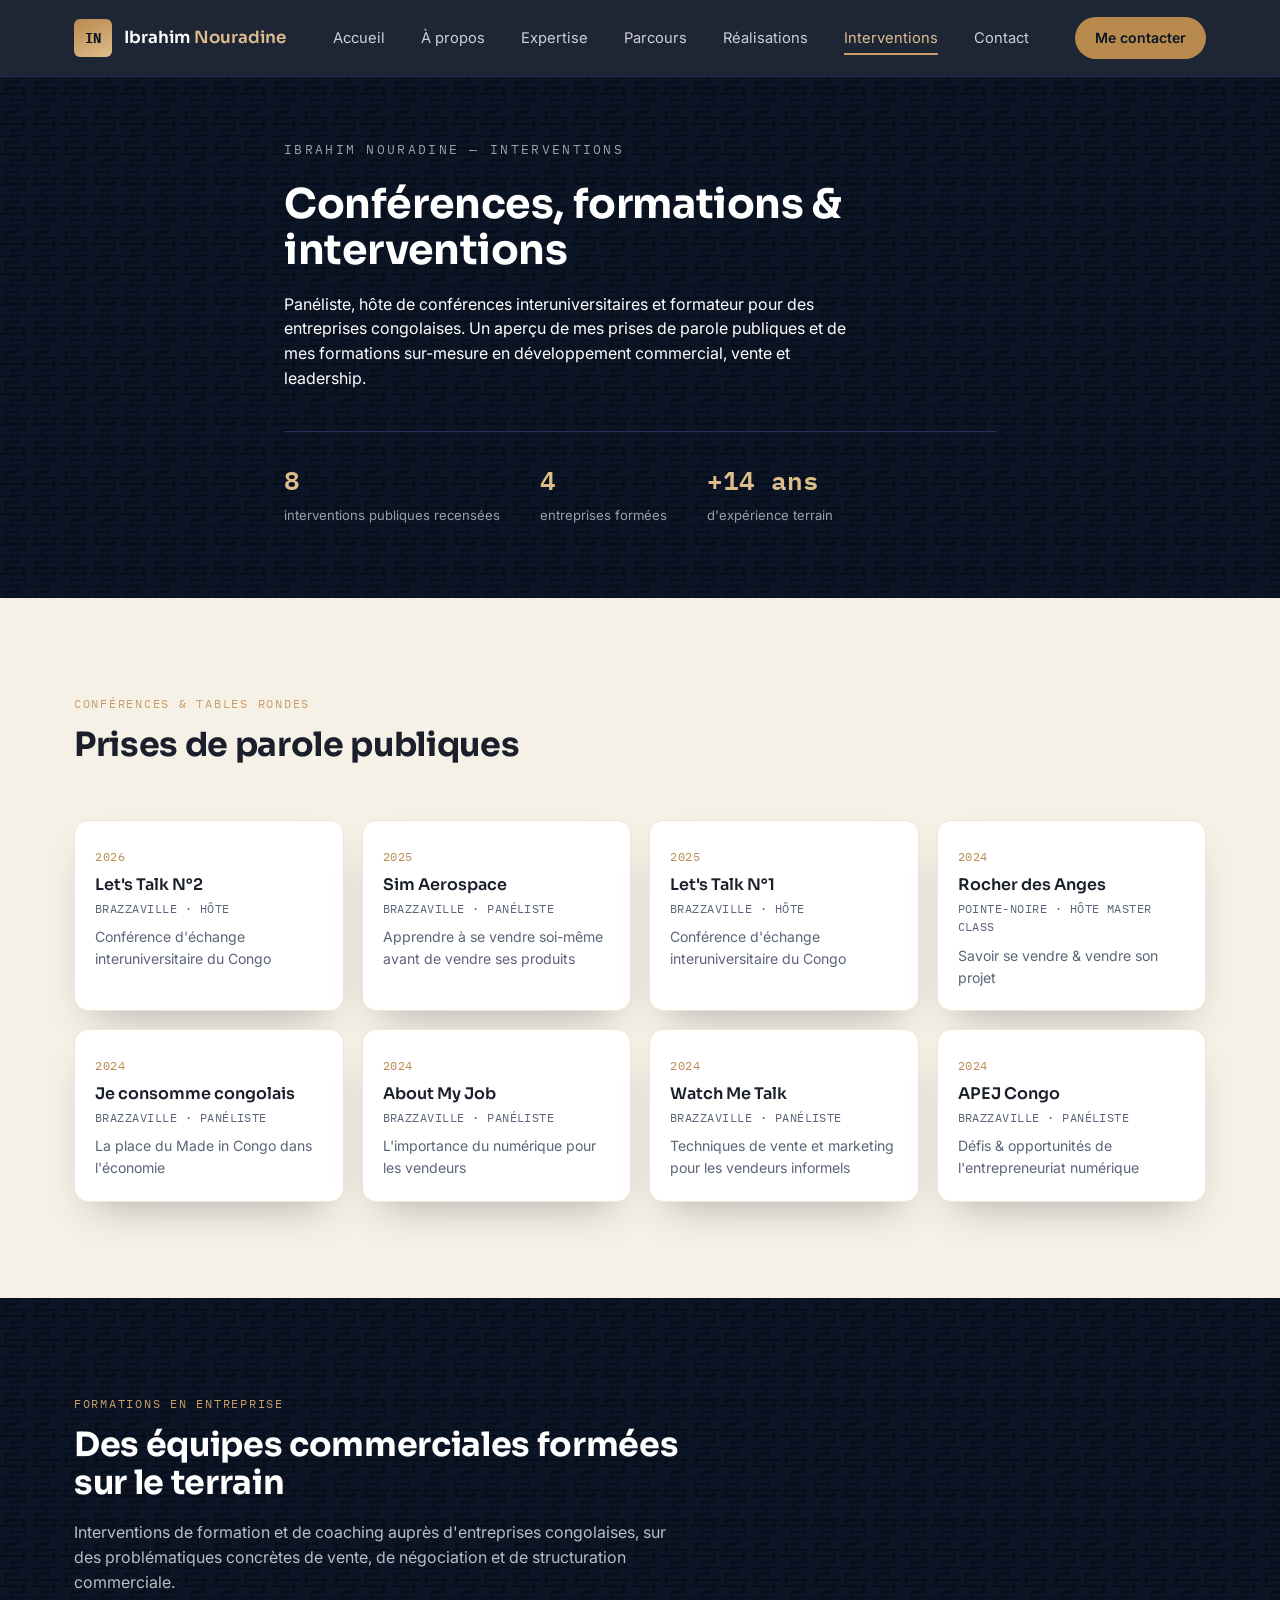
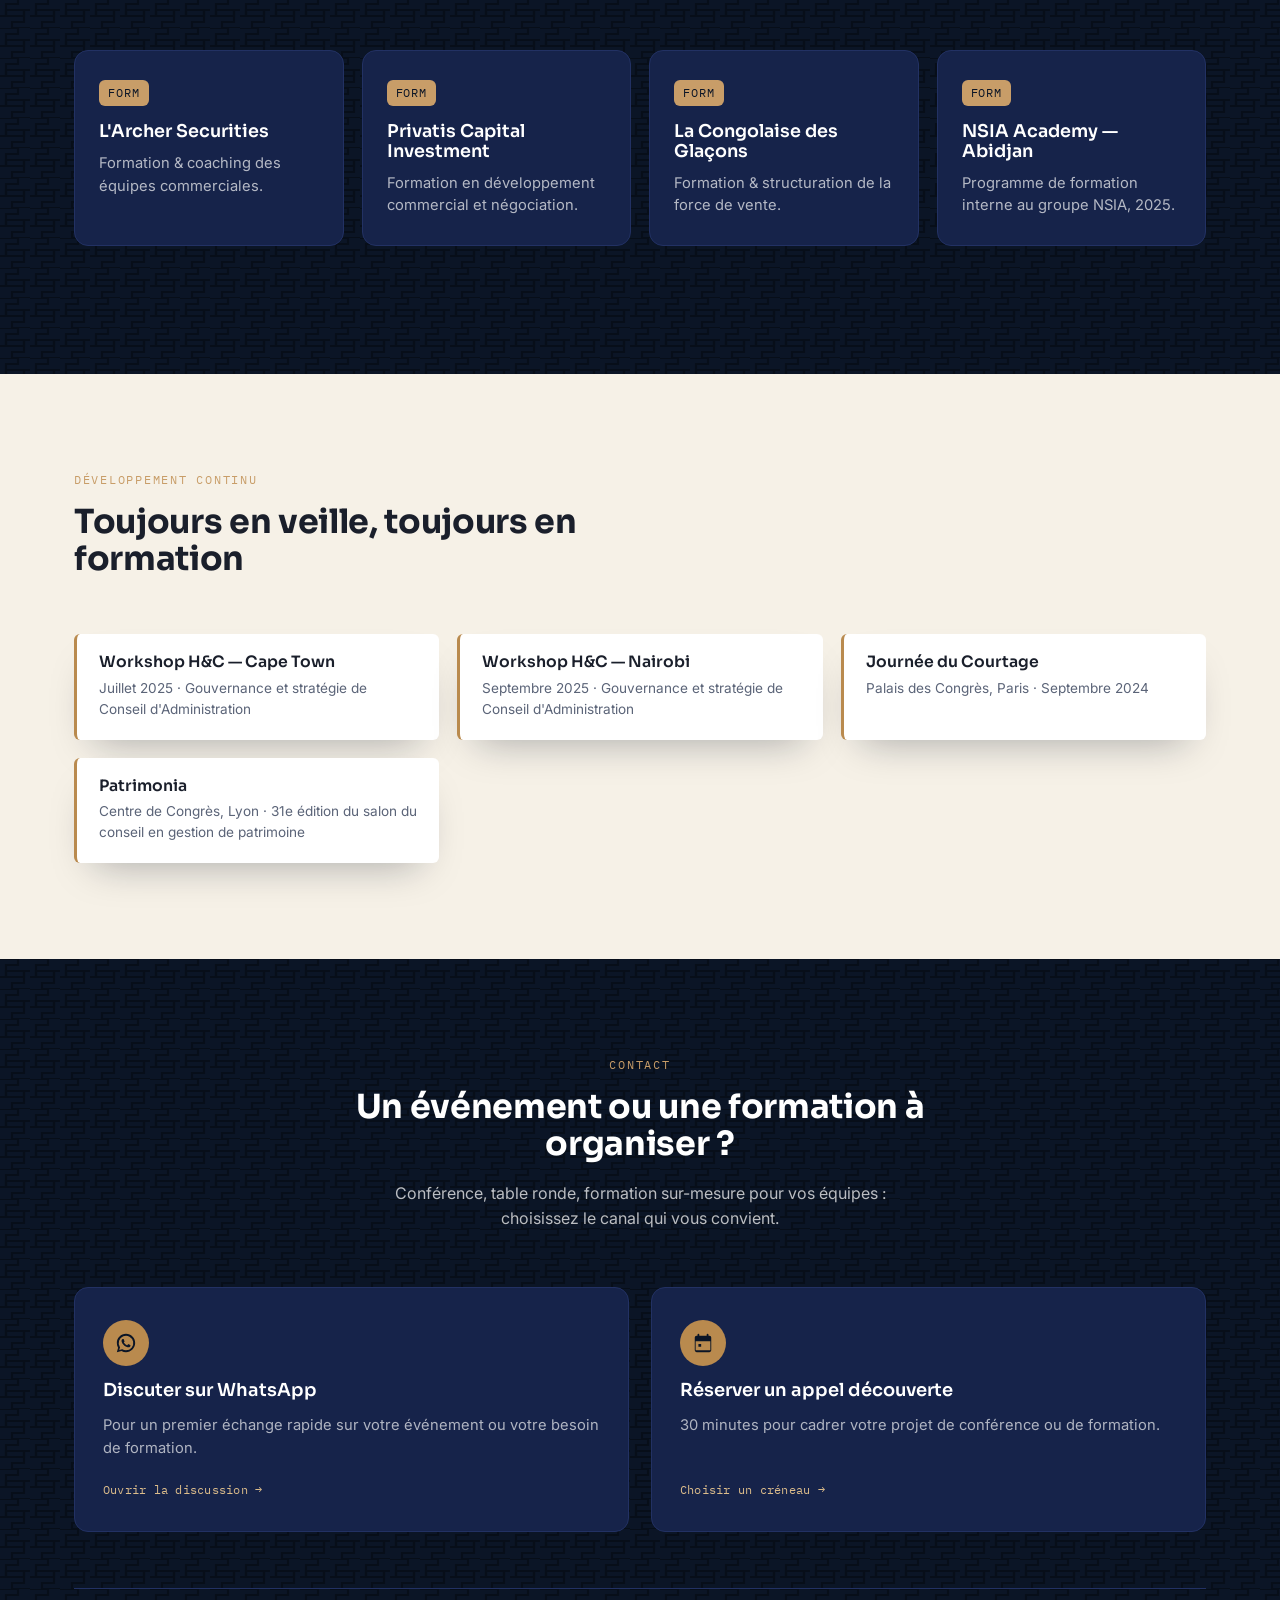
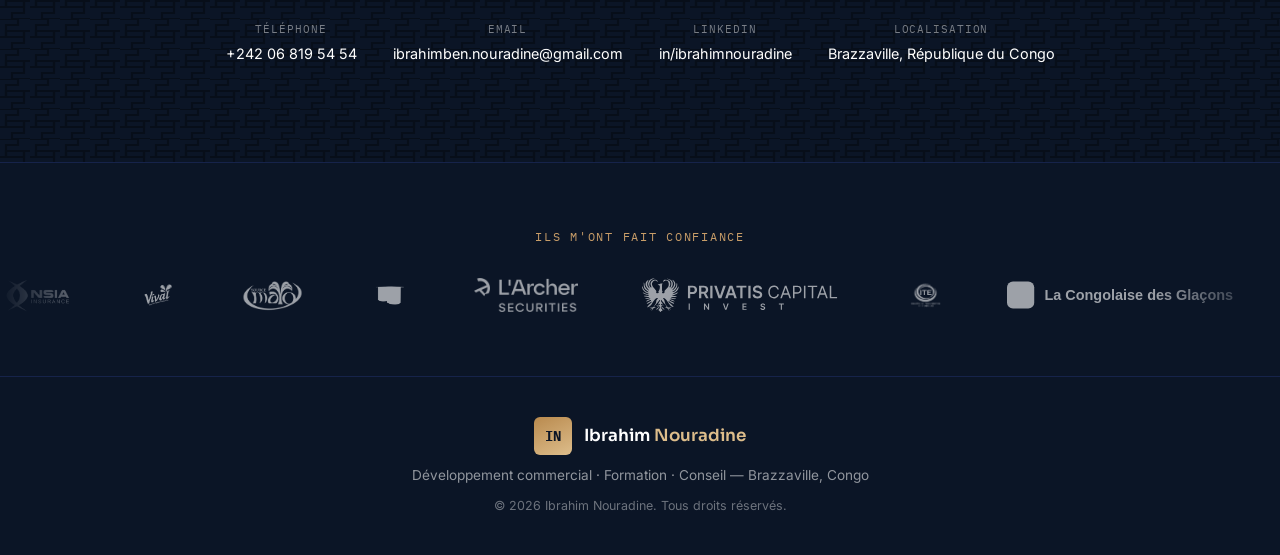
==== commit 6074cc93: "mise à jour des logos avec removed background" ====
--- a/interventions.html
+++ b/interventions.html
@@ -288,20 +288,22 @@
     </div>
     <div class="marquee marquee-lg">
       <div class="marquee-track">
-        <span class="marquee-item">NSIA Assurances Congo</span>
-        <span class="marquee-item">ITE · Vival</span>
-        <span class="marquee-item">SN Plasco</span>
-        <span class="marquee-item">Groupe Bayo</span>
-        <span class="marquee-item">L'Archer Securities</span>
-        <span class="marquee-item">Privatis Capital Investment</span>
-        <span class="marquee-item">La Congolaise des Glaçons</span>
-        <span class="marquee-item" aria-hidden="true">NSIA Assurances Congo</span>
-        <span class="marquee-item" aria-hidden="true">ITE · Vival</span>
-        <span class="marquee-item" aria-hidden="true">SN Plasco</span>
-        <span class="marquee-item" aria-hidden="true">Groupe Bayo</span>
-        <span class="marquee-item" aria-hidden="true">L'Archer Securities</span>
-        <span class="marquee-item" aria-hidden="true">Privatis Capital Investment</span>
-        <span class="marquee-item" aria-hidden="true">La Congolaise des Glaçons</span>
+        <span class="marquee-item"><img src="assets/img/logos/logo-nsia.png" alt="NSIA Assurances Congo" /></span>
+        <span class="marquee-item"><img src="assets/img/logos/vival.png" alt="ITE · Vival" /></span>
+        <span class="marquee-item"><img src="assets/img/logos/sn-plasco.png" alt="SN Plasco" /></span>
+        <span class="marquee-item"><img src="assets/img/logos/groupe-bayo.png" alt="Groupe Bayo" /></span>
+        <span class="marquee-item"><img src="assets/img/logos/LArcher-Securities.png" alt="L'Archer Securities" /></span>
+        <span class="marquee-item"><img src="assets/img/logos/privatis-capital.svg" alt="Privatis Capital Investment" /></span>
+        <span class="marquee-item"><img src="assets/img/logos/ite.png" alt="ITE · Vival" /></span>
+        <span class="marquee-item"><img src="assets/img/logos/congolaise-glacons.svg" alt="La Congolaise des Glaçons" /></span>
+        <span class="marquee-item" aria-hidden="true"><img src="assets/img/logos/logo-nsia.png" alt="" /></span>
+        <span class="marquee-item" aria-hidden="true"><img src="assets/img/logos/vival.png" alt="" /></span>
+        <span class="marquee-item" aria-hidden="true"><img src="assets/img/logos/sn-plasco.png" alt="" /></span>
+        <span class="marquee-item" aria-hidden="true"><img src="assets/img/logos/groupe-bayo.png" alt="" /></span>
+        <span class="marquee-item" aria-hidden="true"><img src="assets/img/logos/LArcher-Securities.png" alt="" /></span>
+        <span class="marquee-item" aria-hidden="true"><img src="assets/img/logos/privatis-capital.svg" alt="" /></span>
+        <span class="marquee-item" aria-hidden="true"><img src="assets/img/logos/ite.png" alt="" /></span>
+        <span class="marquee-item" aria-hidden="true"><img src="assets/img/logos/congolaise-glacons.svg" alt="" /></span>
       </div>
     </div>
   </section>
@@ -319,4 +321,4 @@
 
   <script src="js/main.js"></script>
 </body>
-</html>
+</html>
--- a/css/style.css
+++ b/css/style.css
@@ -39,10 +39,11 @@
 
 /* ---------- Reset ---------- */
 *, *::before, *::after { box-sizing: border-box; }
-html { scroll-behavior: smooth; }
+html { scroll-behavior: smooth; scroll-padding-top: 88px; }
 html, body { max-width: 100%; overflow-x: hidden; }
 body {
   margin: 0;
+  padding-top: 76px;
   font-family: var(--font-body);
   color: var(--ink-900);
   background: var(--sand-50);
@@ -97,8 +98,11 @@
    HEADER
    ========================================================================== */
 .site-header {
-  position: sticky;
+  position: fixed;
   top: 0;
+  left: 0;
+  right: 0;
+  width: 100%;
   z-index: 50;
   background: rgba(11, 21, 38, 0.92);
   backdrop-filter: blur(8px);
@@ -106,6 +110,7 @@
 }
 
 .site-header .container {
+  position: relative;
   display: flex;
   align-items: center;
   justify-content: space-between;
@@ -207,7 +212,7 @@
   background: var(--navy-950);
   color: var(--white);
   overflow: hidden;
-  padding-block: 140px 72px;
+  padding-block: 64px 72px;
 }
 .page-intro .container { position: relative; z-index: 2; max-width: 760px; }
 .page-intro .hero-headline { font-size: clamp(1.9rem, 3.2vw, 2.8rem); }
@@ -365,12 +370,20 @@
 .marquee:hover .marquee-track { animation-play-state: paused; }
 
 .marquee-item {
-  font-family: var(--font-mono);
-  font-size: 0.8rem;
-  letter-spacing: 0.05em;
-  text-transform: uppercase;
-  color: rgba(255, 255, 255, 0.55);
+  display: flex;
+  align-items: center;
   white-space: nowrap;
+}
+.marquee-item img {
+  display: block;
+  height: 26px;
+  width: auto;
+  filter: brightness(0) invert(1) opacity(0.6);
+  transition: filter 0.25s ease, opacity 0.25s ease;
+}
+.marquee-item:hover img {
+  filter: none;
+  opacity: 1;
 }
 
 @keyframes marquee-scroll {
@@ -455,8 +468,15 @@
 .mobile-nav {
   display: none;
   flex-direction: column;
+  position: absolute;
+  top: 100%;
+  left: 0;
+  right: 0;
+  max-height: calc(100vh - 76px);
+  overflow-y: auto;
   background: var(--navy-950);
   border-top: 1px solid var(--navy-700);
+  box-shadow: 0 20px 30px -18px rgba(0, 0, 0, 0.5);
 }
 .mobile-nav.is-open { display: flex; }
 .mobile-nav a {
@@ -973,12 +993,7 @@
 /* Variante "grand format" du composant .marquee (réutilisé depuis le hero) */
 .marquee-lg { border-top: none; padding-top: 0; }
 .marquee-lg .marquee-track { gap: 64px; animation-duration: 30s; }
-.marquee-lg .marquee-item {
-  font-size: 1.15rem;
-  font-weight: 500;
-  letter-spacing: 0.04em;
-  color: rgba(255, 255, 255, 0.68);
-}
+.marquee-lg .marquee-item img { height: 34px; }
 
 /* ==========================================================================
    FOOTER
@@ -1030,7 +1045,7 @@
   .contact-details span { overflow-wrap: anywhere; word-break: break-word; }
 
   .marquee-lg .marquee-track { gap: 40px; }
-  .marquee-lg .marquee-item { font-size: 0.95rem; }
+  .marquee-lg .marquee-item img { height: 26px; }
 }
 
 @media (max-width: 480px) {
@@ -1055,4 +1070,4 @@
     justify-content: center;
   }
   .marquee-item[aria-hidden="true"] { display: none; }
-}
+}
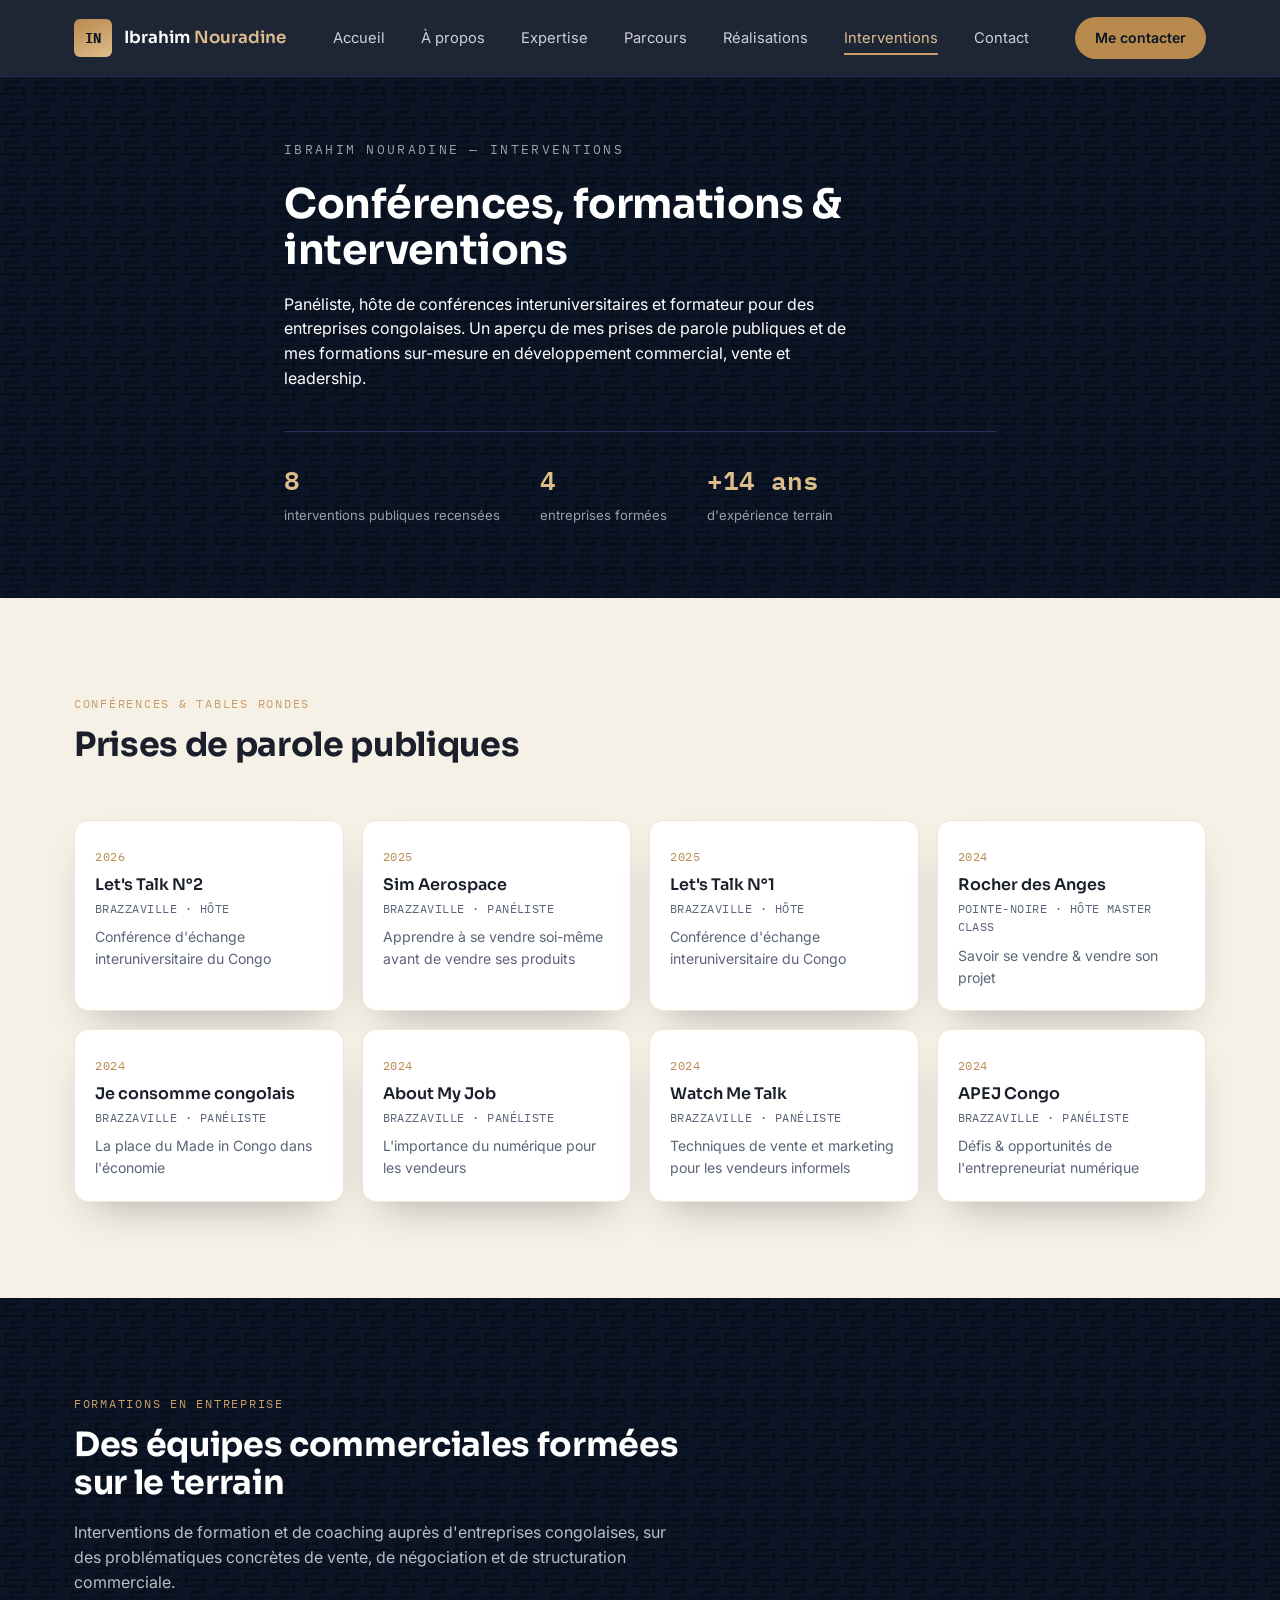
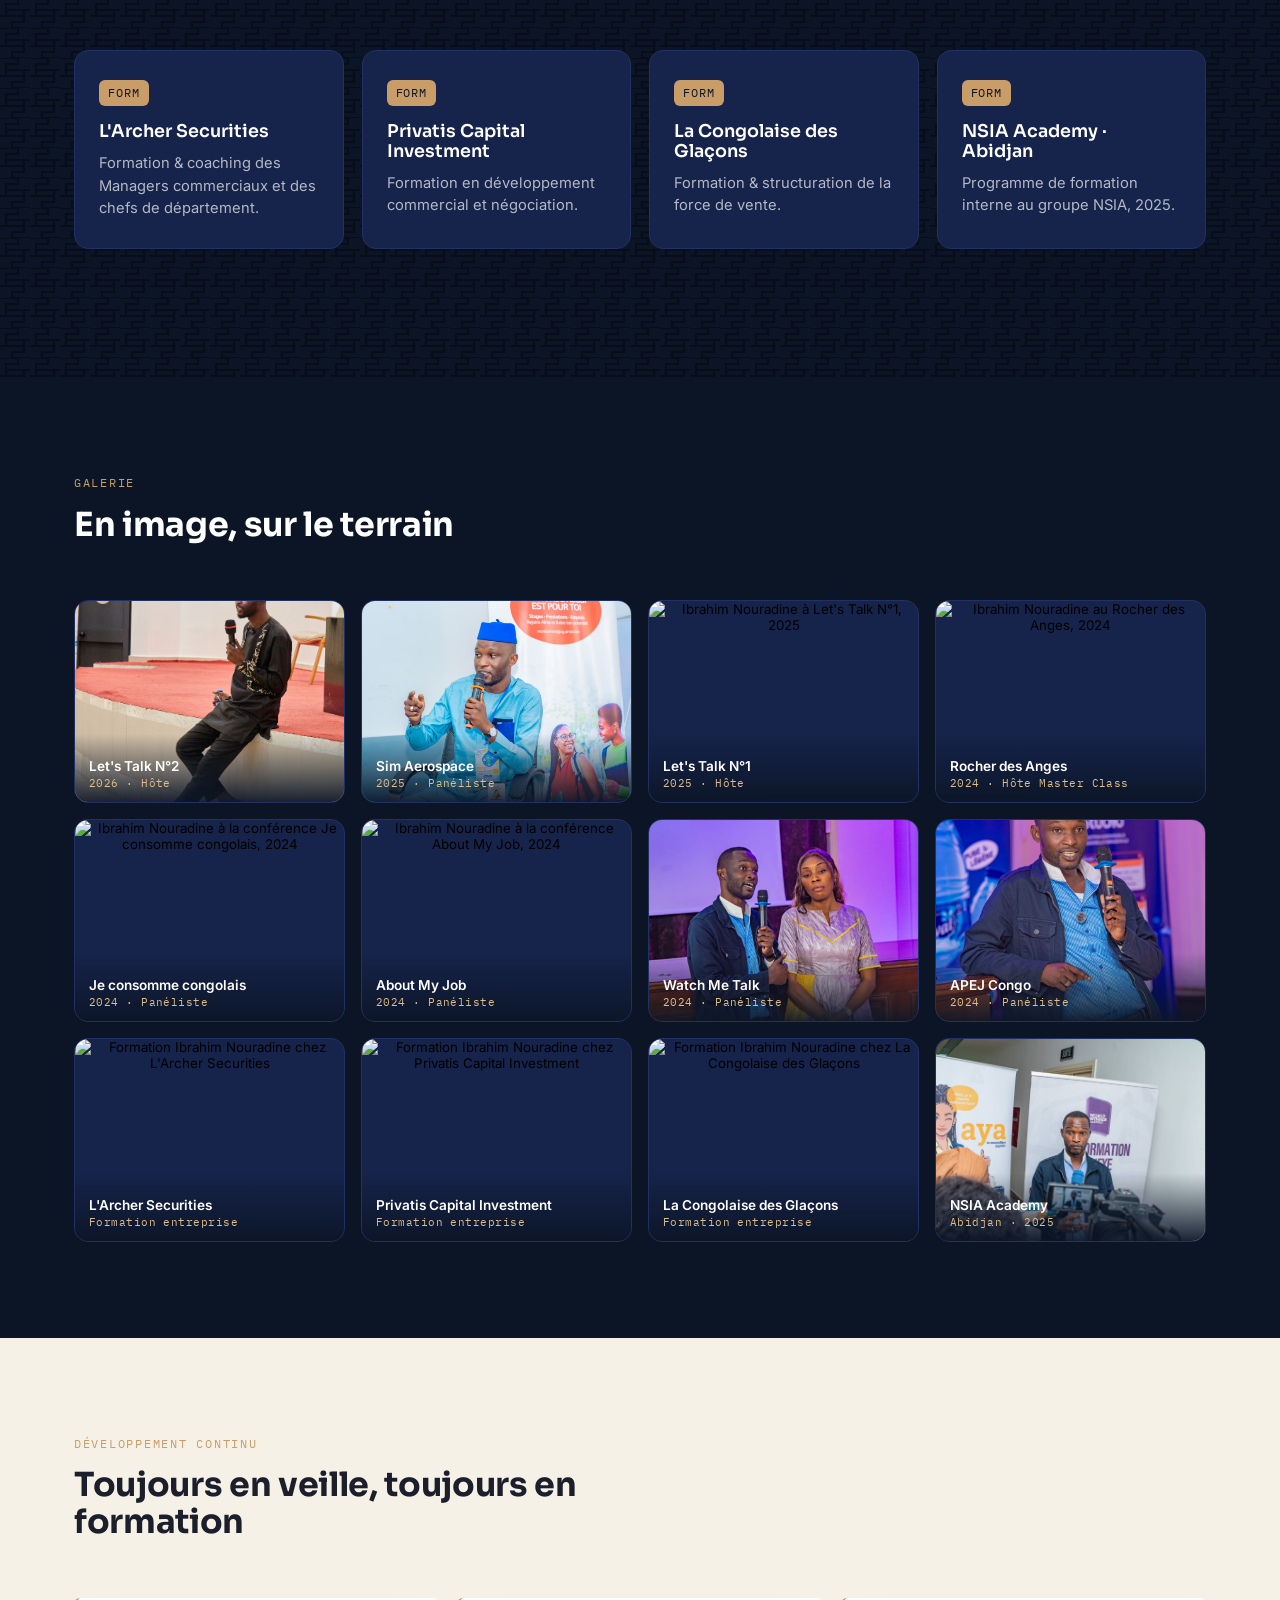
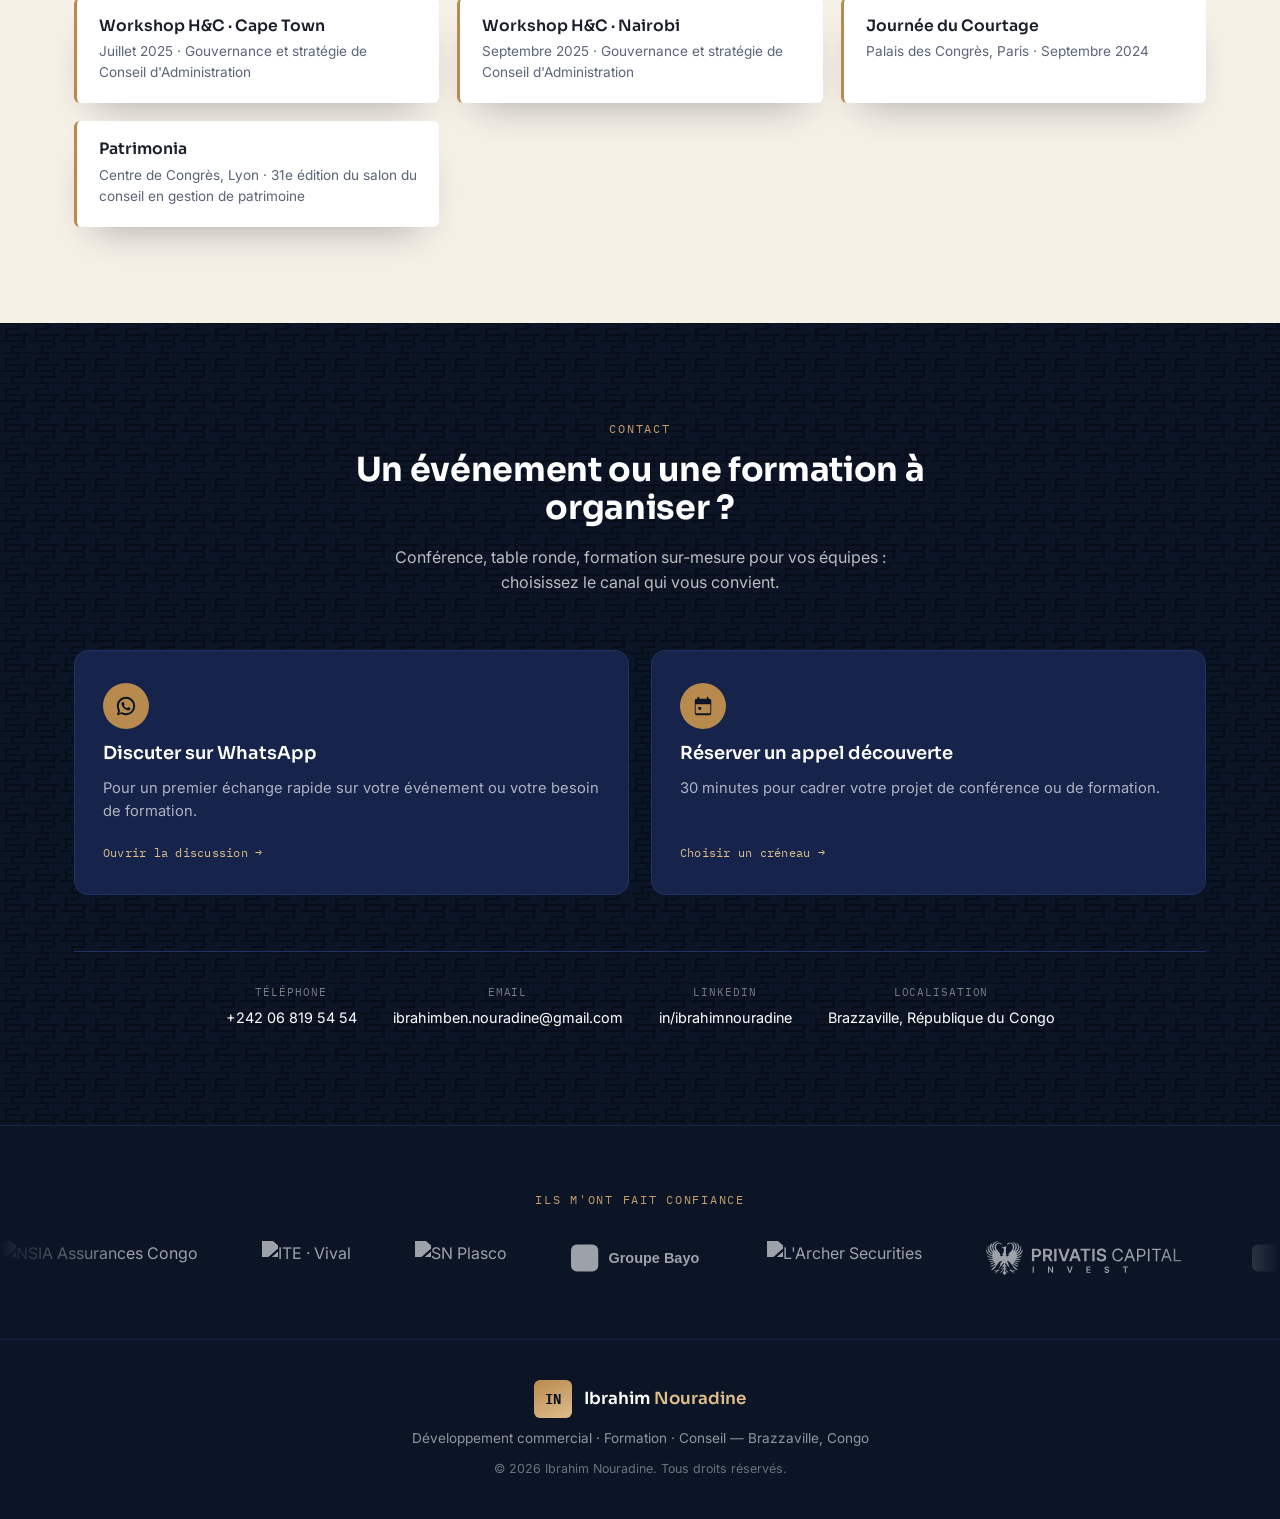
==== commit 135be9ae: "Ajout de la galerie photo sur la page intervention" ====
--- a/interventions.html
+++ b/interventions.html
@@ -172,7 +172,7 @@
         <article class="expertise-card" data-reveal>
           <span class="expertise-tag">FORM</span>
           <h3>L'Archer Securities</h3>
-          <p>Formation & coaching des équipes commerciales.</p>
+          <p>Formation & coaching des Managers commerciaux et des chefs de département.</p>
         </article>
         <article class="expertise-card" data-reveal>
           <span class="expertise-tag">FORM</span>
@@ -186,12 +186,132 @@
         </article>
         <article class="expertise-card" data-reveal>
           <span class="expertise-tag">FORM</span>
-          <h3>NSIA Academy — Abidjan</h3>
+          <h3>NSIA Academy · Abidjan</h3>
           <p>Programme de formation interne au groupe NSIA, 2025.</p>
         </article>
       </div>
     </div>
   </section>
+
+  <!-- ==========================================================================
+       GALERIE PHOTOS
+       ========================================================================== -->
+  <section class="gallery" id="galerie">
+    <div class="container">
+      <div class="section-head" data-reveal>
+        <p class="eyebrow">Galerie</p>
+        <h2 class="section-title light">En image, sur le terrain</h2>
+      </div>
+
+      <div class="gallery-grid">
+        <!-- Let's Talk N°2 — remplacer assets/img/galerie/lets-talk-2.svg par la vraie photo (même nom de fichier) -->
+        <button class="gallery-item" data-reveal type="button" data-caption="Let's Talk N°2 — 2026 · Hôte">
+          <img src="assets/img/galerie/lets-talk-2.jpeg" alt="Ibrahim Nouradine à Let's Talk N°2, 2026" loading="lazy" />
+          <span class="gallery-caption">
+            <span class="gallery-title">Let's Talk N°2</span>
+            <span class="gallery-meta">2026 · Hôte</span>
+          </span>
+        </button>
+        <!-- Sim Aerospace — assets/img/galerie/sim-aerospace.svg -->
+        <button class="gallery-item" data-reveal type="button" data-caption="Sim Aerospace — 2025 · Panéliste">
+          <img src="assets/img/galerie/sim-aerospace.jpeg" alt="Ibrahim Nouradine à Sim Aerospace, 2025" loading="lazy" />
+          <span class="gallery-caption">
+            <span class="gallery-title">Sim Aerospace</span>
+            <span class="gallery-meta">2025 · Panéliste</span>
+          </span>
+        </button>
+        <!-- Let's Talk N°1 — assets/img/galerie/lets-talk-1.svg -->
+        <button class="gallery-item" data-reveal type="button" data-caption="Let's Talk N°1 — 2025 · Hôte">
+          <img src="assets/img/galerie/lets-talk-1.jpeg" alt="Ibrahim Nouradine à Let's Talk N°1, 2025" loading="lazy" />
+          <span class="gallery-caption">
+            <span class="gallery-title">Let's Talk N°1</span>
+            <span class="gallery-meta">2025 · Hôte</span>
+          </span>
+        </button>
+        <!-- Rocher des Anges — assets/img/galerie/rocher-des-anges.svg -->
+        <button class="gallery-item" data-reveal type="button" data-caption="Rocher des Anges — 2024 · Hôte Master Class">
+          <img src="assets/img/galerie/rocher-des-anges.jpeg" alt="Ibrahim Nouradine au Rocher des Anges, 2024" loading="lazy" />
+          <span class="gallery-caption">
+            <span class="gallery-title">Rocher des Anges</span>
+            <span class="gallery-meta">2024 · Hôte Master Class</span>
+          </span>
+        </button>
+        <!-- Je consomme congolais — assets/img/galerie/je-consomme-congolais.svg -->
+        <button class="gallery-item" data-reveal type="button" data-caption="Je consomme congolais — 2024 · Panéliste">
+          <img src="assets/img/galerie/je-consomme-congolais.jpeg" alt="Ibrahim Nouradine à la conférence Je consomme congolais, 2024" loading="lazy" />
+          <span class="gallery-caption">
+            <span class="gallery-title">Je consomme congolais</span>
+            <span class="gallery-meta">2024 · Panéliste</span>
+          </span>
+        </button>
+        <!-- About My Job — assets/img/galerie/about-my-job.svg -->
+        <button class="gallery-item" data-reveal type="button" data-caption="About My Job — 2024 · Panéliste">
+          <img src="assets/img/galerie/about-my-job.jpeg" alt="Ibrahim Nouradine à la conférence About My Job, 2024" loading="lazy" />
+          <span class="gallery-caption">
+            <span class="gallery-title">About My Job</span>
+            <span class="gallery-meta">2024 · Panéliste</span>
+          </span>
+        </button>
+        <!-- Watch Me Talk — assets/img/galerie/watch-me-talk.svg -->
+        <button class="gallery-item" data-reveal type="button" data-caption="Watch Me Talk — 2024 · Panéliste">
+          <img src="assets/img/galerie/watch-me-talk.jpeg" alt="Ibrahim Nouradine à la conférence Watch Me Talk, 2024" loading="lazy" />
+          <span class="gallery-caption">
+            <span class="gallery-title">Watch Me Talk</span>
+            <span class="gallery-meta">2024 · Panéliste</span>
+          </span>
+        </button>
+        <!-- APEJ Congo — assets/img/galerie/apej-congo.svg -->
+        <button class="gallery-item" data-reveal type="button" data-caption="APEJ Congo — 2024 · Panéliste">
+          <img src="assets/img/galerie/apej-congo.jpeg" alt="Ibrahim Nouradine à la conférence APEJ Congo, 2024" loading="lazy" />
+          <span class="gallery-caption">
+            <span class="gallery-title">APEJ Congo</span>
+            <span class="gallery-meta">2024 · Panéliste</span>
+          </span>
+        </button>
+        <!-- Formation L'Archer Securities — assets/img/galerie/formation-larcher.svg -->
+        <button class="gallery-item" data-reveal type="button" data-caption="Formation — L'Archer Securities">
+          <img src="assets/img/galerie/formation-larcher.jpeg" alt="Formation Ibrahim Nouradine chez L'Archer Securities" loading="lazy" />
+          <span class="gallery-caption">
+            <span class="gallery-title">L'Archer Securities</span>
+            <span class="gallery-meta">Formation entreprise</span>
+          </span>
+        </button>
+        <!-- Formation Privatis Capital Investment — assets/img/galerie/formation-privatis.svg -->
+        <button class="gallery-item" data-reveal type="button" data-caption="Formation — Privatis Capital Investment">
+          <img src="assets/img/galerie/formation-privatis.jpeg" alt="Formation Ibrahim Nouradine chez Privatis Capital Investment" loading="lazy" />
+          <span class="gallery-caption">
+            <span class="gallery-title">Privatis Capital Investment</span>
+            <span class="gallery-meta">Formation entreprise</span>
+          </span>
+        </button>
+        <!-- Formation La Congolaise des Glaçons — assets/img/galerie/formation-glacons.svg -->
+        <button class="gallery-item" data-reveal type="button" data-caption="Formation — La Congolaise des Glaçons">
+          <img src="assets/img/galerie/formation-glacons.jpeg" alt="Formation Ibrahim Nouradine chez La Congolaise des Glaçons" loading="lazy" />
+          <span class="gallery-caption">
+            <span class="gallery-title">La Congolaise des Glaçons</span>
+            <span class="gallery-meta">Formation entreprise</span>
+          </span>
+        </button>
+        <!-- NSIA Academy — assets/img/galerie/formation-nsia-academy.svg -->
+        <button class="gallery-item" data-reveal type="button" data-caption="NSIA Academy — Abidjan, 2025">
+          <img src="assets/img/galerie/formation-nsia-academy.jpeg" alt="Ibrahim Nouradine à NSIA Academy, Abidjan 2025" loading="lazy" />
+          <span class="gallery-caption">
+            <span class="gallery-title">NSIA Academy</span>
+            <span class="gallery-meta">Abidjan · 2025</span>
+          </span>
+        </button>
+      </div>
+    </div>
+  </section>
+
+  <!-- Visionneuse plein écran (lightbox) pour la galerie -->
+  <div class="lightbox" id="lightbox" aria-hidden="true">
+    <button class="lightbox-close" id="lightboxClose" type="button" aria-label="Fermer">&times;</button>
+    <button class="lightbox-prev" id="lightboxPrev" type="button" aria-label="Photo précédente">&lsaquo;</button>
+    <img class="lightbox-image" id="lightboxImage" src="" alt="" />
+    <button class="lightbox-next" id="lightboxNext" type="button" aria-label="Photo suivante">&rsaquo;</button>
+    <p class="lightbox-caption" id="lightboxCaption"></p>
+  </div>
 
   <!-- ==========================================================================
        DÉVELOPPEMENT CONTINU
@@ -205,11 +325,11 @@
 
       <div class="badge-grid" data-reveal>
         <div class="badge-card">
-          <h3>Workshop H&C — Cape Town</h3>
+          <h3>Workshop H&C · Cape Town</h3>
           <p>Juillet 2025 · Gouvernance et stratégie de Conseil d'Administration</p>
         </div>
         <div class="badge-card">
-          <h3>Workshop H&C — Nairobi</h3>
+          <h3>Workshop H&C · Nairobi</h3>
           <p>Septembre 2025 · Gouvernance et stratégie de Conseil d'Administration</p>
         </div>
         <div class="badge-card">
@@ -288,21 +408,19 @@
     </div>
     <div class="marquee marquee-lg">
       <div class="marquee-track">
-        <span class="marquee-item"><img src="assets/img/logos/logo-nsia.png" alt="NSIA Assurances Congo" /></span>
-        <span class="marquee-item"><img src="assets/img/logos/vival.png" alt="ITE · Vival" /></span>
-        <span class="marquee-item"><img src="assets/img/logos/sn-plasco.png" alt="SN Plasco" /></span>
-        <span class="marquee-item"><img src="assets/img/logos/groupe-bayo.png" alt="Groupe Bayo" /></span>
-        <span class="marquee-item"><img src="assets/img/logos/LArcher-Securities.png" alt="L'Archer Securities" /></span>
+        <span class="marquee-item"><img src="assets/img/logos/nsia.svg" alt="NSIA Assurances Congo" /></span>
+        <span class="marquee-item"><img src="assets/img/logos/ite-vival.svg" alt="ITE · Vival" /></span>
+        <span class="marquee-item"><img src="assets/img/logos/sn-plasco.svg" alt="SN Plasco" /></span>
+        <span class="marquee-item"><img src="assets/img/logos/groupe-bayo.svg" alt="Groupe Bayo" /></span>
+        <span class="marquee-item"><img src="assets/img/logos/larcher-securities.svg" alt="L'Archer Securities" /></span>
         <span class="marquee-item"><img src="assets/img/logos/privatis-capital.svg" alt="Privatis Capital Investment" /></span>
-        <span class="marquee-item"><img src="assets/img/logos/ite.png" alt="ITE · Vival" /></span>
         <span class="marquee-item"><img src="assets/img/logos/congolaise-glacons.svg" alt="La Congolaise des Glaçons" /></span>
-        <span class="marquee-item" aria-hidden="true"><img src="assets/img/logos/logo-nsia.png" alt="" /></span>
-        <span class="marquee-item" aria-hidden="true"><img src="assets/img/logos/vival.png" alt="" /></span>
-        <span class="marquee-item" aria-hidden="true"><img src="assets/img/logos/sn-plasco.png" alt="" /></span>
-        <span class="marquee-item" aria-hidden="true"><img src="assets/img/logos/groupe-bayo.png" alt="" /></span>
-        <span class="marquee-item" aria-hidden="true"><img src="assets/img/logos/LArcher-Securities.png" alt="" /></span>
+        <span class="marquee-item" aria-hidden="true"><img src="assets/img/logos/nsia.svg" alt="" /></span>
+        <span class="marquee-item" aria-hidden="true"><img src="assets/img/logos/ite-vival.svg" alt="" /></span>
+        <span class="marquee-item" aria-hidden="true"><img src="assets/img/logos/sn-plasco.svg" alt="" /></span>
+        <span class="marquee-item" aria-hidden="true"><img src="assets/img/logos/groupe-bayo.svg" alt="" /></span>
+        <span class="marquee-item" aria-hidden="true"><img src="assets/img/logos/larcher-securities.svg" alt="" /></span>
         <span class="marquee-item" aria-hidden="true"><img src="assets/img/logos/privatis-capital.svg" alt="" /></span>
-        <span class="marquee-item" aria-hidden="true"><img src="assets/img/logos/ite.png" alt="" /></span>
         <span class="marquee-item" aria-hidden="true"><img src="assets/img/logos/congolaise-glacons.svg" alt="" /></span>
       </div>
     </div>
@@ -321,4 +439,4 @@
 
   <script src="js/main.js"></script>
 </body>
-</html>+</html>
--- a/css/style.css
+++ b/css/style.css
@@ -245,7 +245,7 @@
   background: var(--navy-950);
   color: var(--white);
   overflow: hidden;
-  padding-block: 96px 64px;
+  padding-block: 48px 64px;
 }
 
 /* Entrée séquencée au chargement */
@@ -673,6 +673,122 @@
 .developpement { background: var(--sand-50); }
 
 /* ==========================================================================
+   GALERIE PHOTOS
+   ========================================================================== */
+.gallery { background: var(--navy-950); color: var(--white); }
+
+.gallery-grid {
+  display: grid;
+  grid-template-columns: repeat(4, 1fr);
+  gap: 16px;
+}
+
+.gallery-item {
+  position: relative;
+  display: block;
+  width: 100%;
+  aspect-ratio: 4 / 3;
+  padding: 0;
+  border: 1px solid var(--navy-700);
+  border-radius: var(--radius-md);
+  overflow: hidden;
+  background: var(--navy-800);
+  cursor: pointer;
+  transition: transform 0.25s ease, border-color 0.25s ease;
+}
+.gallery-item:hover { transform: translateY(-3px); border-color: var(--gold-500); }
+.gallery-item img {
+  width: 100%;
+  height: 100%;
+  object-fit: cover;
+}
+.gallery-caption {
+  position: absolute;
+  left: 0;
+  right: 0;
+  bottom: 0;
+  padding: 24px 14px 12px;
+  display: flex;
+  flex-direction: column;
+  gap: 2px;
+  text-align: left;
+  background: linear-gradient(180deg, transparent, rgba(11, 21, 38, 0.92));
+}
+.gallery-title { font-size: 0.85rem; font-weight: 600; color: var(--white); }
+.gallery-meta {
+  font-family: var(--font-mono);
+  font-size: 0.7rem;
+  letter-spacing: 0.04em;
+  color: var(--gold-300);
+}
+
+.gallery-grid > [data-reveal]:nth-child(1) { transition-delay: 0.03s; }
+.gallery-grid > [data-reveal]:nth-child(2) { transition-delay: 0.06s; }
+.gallery-grid > [data-reveal]:nth-child(3) { transition-delay: 0.09s; }
+.gallery-grid > [data-reveal]:nth-child(4) { transition-delay: 0.12s; }
+.gallery-grid > [data-reveal]:nth-child(5) { transition-delay: 0.15s; }
+.gallery-grid > [data-reveal]:nth-child(6) { transition-delay: 0.18s; }
+.gallery-grid > [data-reveal]:nth-child(7) { transition-delay: 0.21s; }
+.gallery-grid > [data-reveal]:nth-child(8) { transition-delay: 0.24s; }
+.gallery-grid > [data-reveal]:nth-child(9) { transition-delay: 0.27s; }
+.gallery-grid > [data-reveal]:nth-child(10) { transition-delay: 0.3s; }
+.gallery-grid > [data-reveal]:nth-child(11) { transition-delay: 0.33s; }
+.gallery-grid > [data-reveal]:nth-child(12) { transition-delay: 0.36s; }
+
+/* Lightbox */
+.lightbox {
+  display: none;
+  position: fixed;
+  inset: 0;
+  z-index: 100;
+  background: rgba(11, 21, 38, 0.94);
+  align-items: center;
+  justify-content: center;
+  padding: 32px;
+}
+.lightbox.is-open { display: flex; }
+.lightbox-image {
+  max-width: min(880px, 88vw);
+  max-height: 72vh;
+  width: auto;
+  height: auto;
+  border-radius: var(--radius-md);
+  border: 1px solid var(--navy-700);
+}
+.lightbox-caption {
+  position: absolute;
+  left: 0;
+  right: 0;
+  bottom: 28px;
+  text-align: center;
+  color: rgba(255, 255, 255, 0.75);
+  font-size: 0.9rem;
+}
+.lightbox-close,
+.lightbox-prev,
+.lightbox-next {
+  position: absolute;
+  background: var(--navy-800);
+  border: 1px solid var(--navy-700);
+  color: var(--white);
+  border-radius: 50%;
+  width: 44px;
+  height: 44px;
+  font-size: 1.4rem;
+  line-height: 1;
+  display: grid;
+  place-items: center;
+  transition: border-color 0.2s ease, transform 0.2s ease;
+}
+.lightbox-close:hover,
+.lightbox-prev:hover,
+.lightbox-next:hover { border-color: var(--gold-500); }
+.lightbox-close { top: 24px; right: 24px; }
+.lightbox-prev { left: 24px; top: 50%; transform: translateY(-50%); }
+.lightbox-next { right: 24px; top: 50%; transform: translateY(-50%); }
+.lightbox-prev:hover, .lightbox-next:hover { transform: translateY(-50%) scale(1.05); }
+
+/* ==========================================================================
    PARCOURS — timeline (signature : écho du bandeau de la bannière LinkedIn)
    ========================================================================== */
 .parcours { background: var(--sand-50); }
@@ -1023,6 +1139,7 @@
   .badge-grid { grid-template-columns: repeat(2, 1fr); }
   .teaser-grid { grid-template-columns: repeat(2, 1fr); }
   .events-grid { grid-template-columns: repeat(2, 1fr); }
+  .gallery-grid { grid-template-columns: repeat(2, 1fr); }
   .quote-grid { grid-template-columns: 1fr; }
   .cta-grid { grid-template-columns: 1fr; }
   .contact-details { gap: 24px; }
@@ -1035,6 +1152,12 @@
   .badge-grid { grid-template-columns: 1fr; }
   .teaser-grid { grid-template-columns: 1fr; }
   .events-grid { grid-template-columns: 1fr; }
+  .gallery-grid { grid-template-columns: 1fr; }
+  .lightbox { padding: 16px; }
+  .lightbox-prev, .lightbox-next { width: 38px; height: 38px; font-size: 1.1rem; }
+  .lightbox-close { width: 38px; height: 38px; top: 12px; right: 12px; }
+  .lightbox-prev { left: 8px; }
+  .lightbox-next { right: 8px; }
   .stat-grid { grid-template-columns: 1fr; }
 
   .hero-headline { font-size: clamp(1.75rem, 8vw, 2.1rem); }
@@ -1070,4 +1193,4 @@
     justify-content: center;
   }
   .marquee-item[aria-hidden="true"] { display: none; }
-}+}
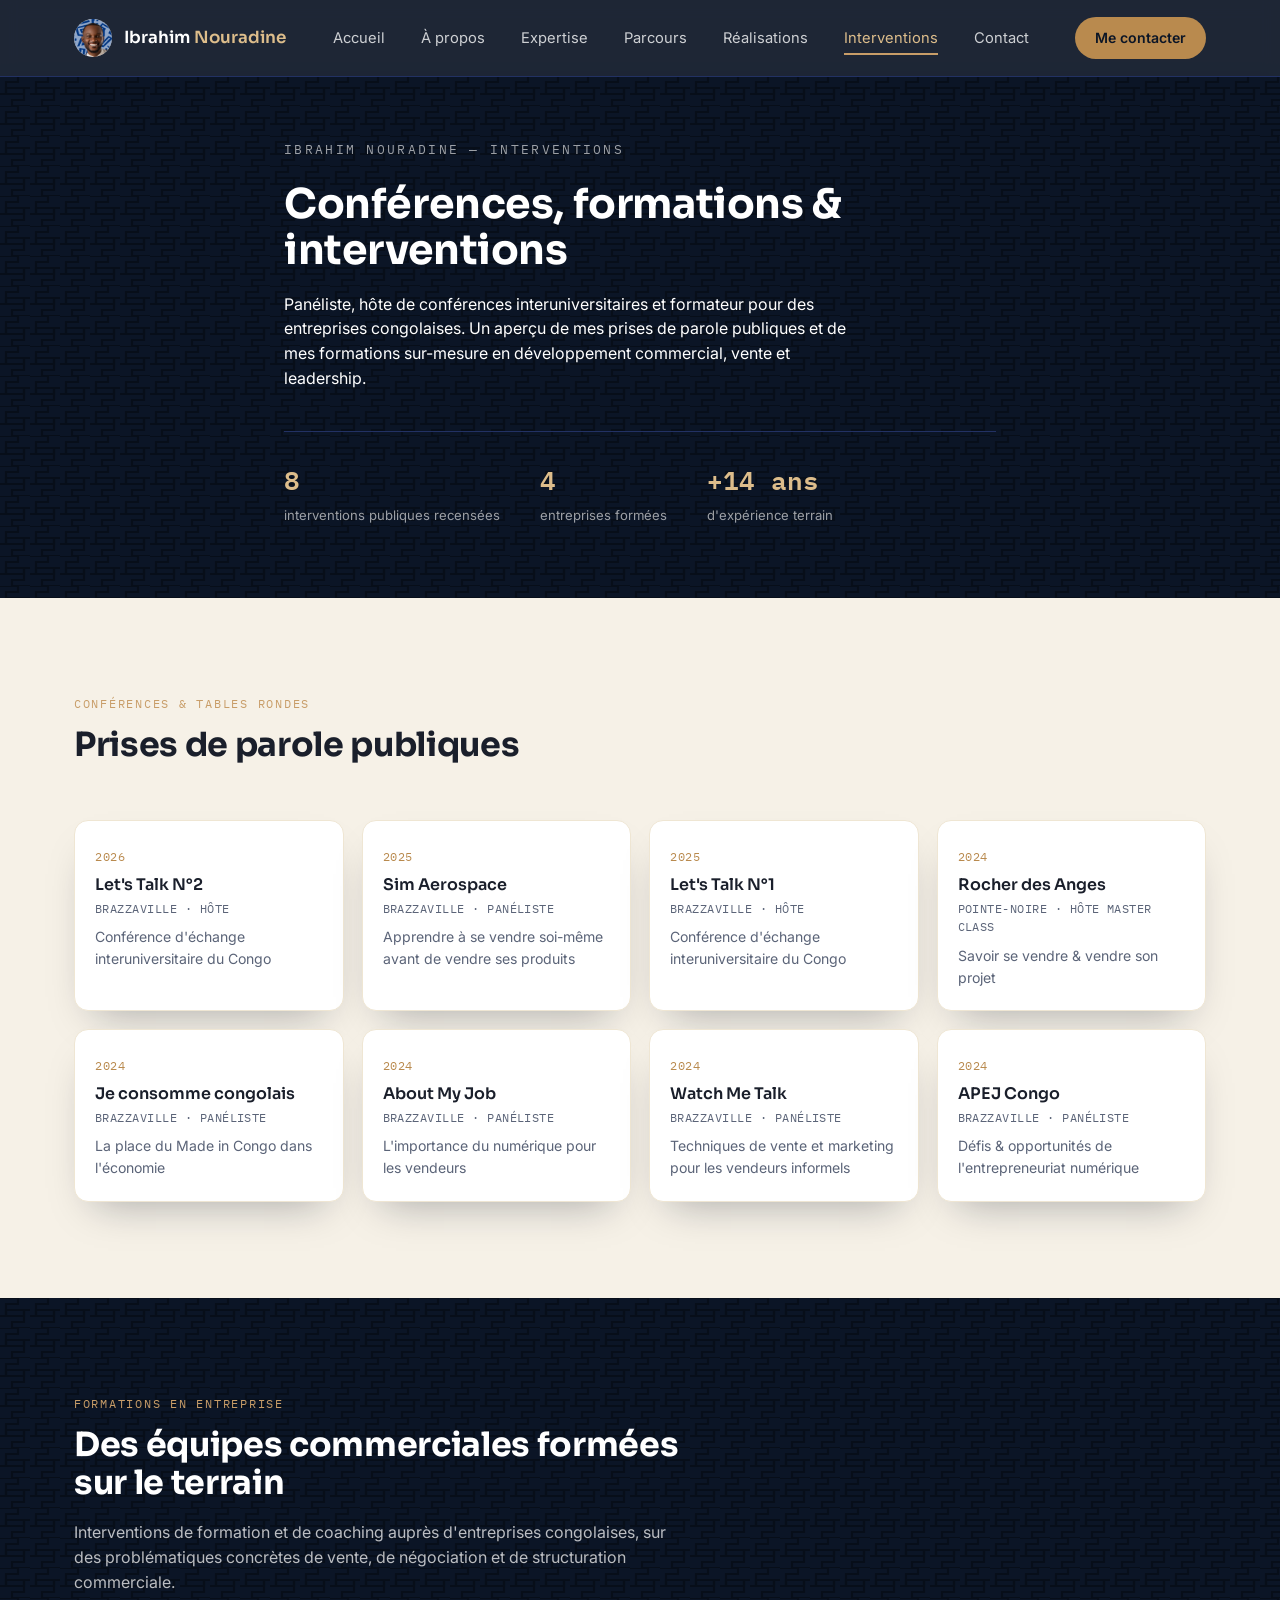
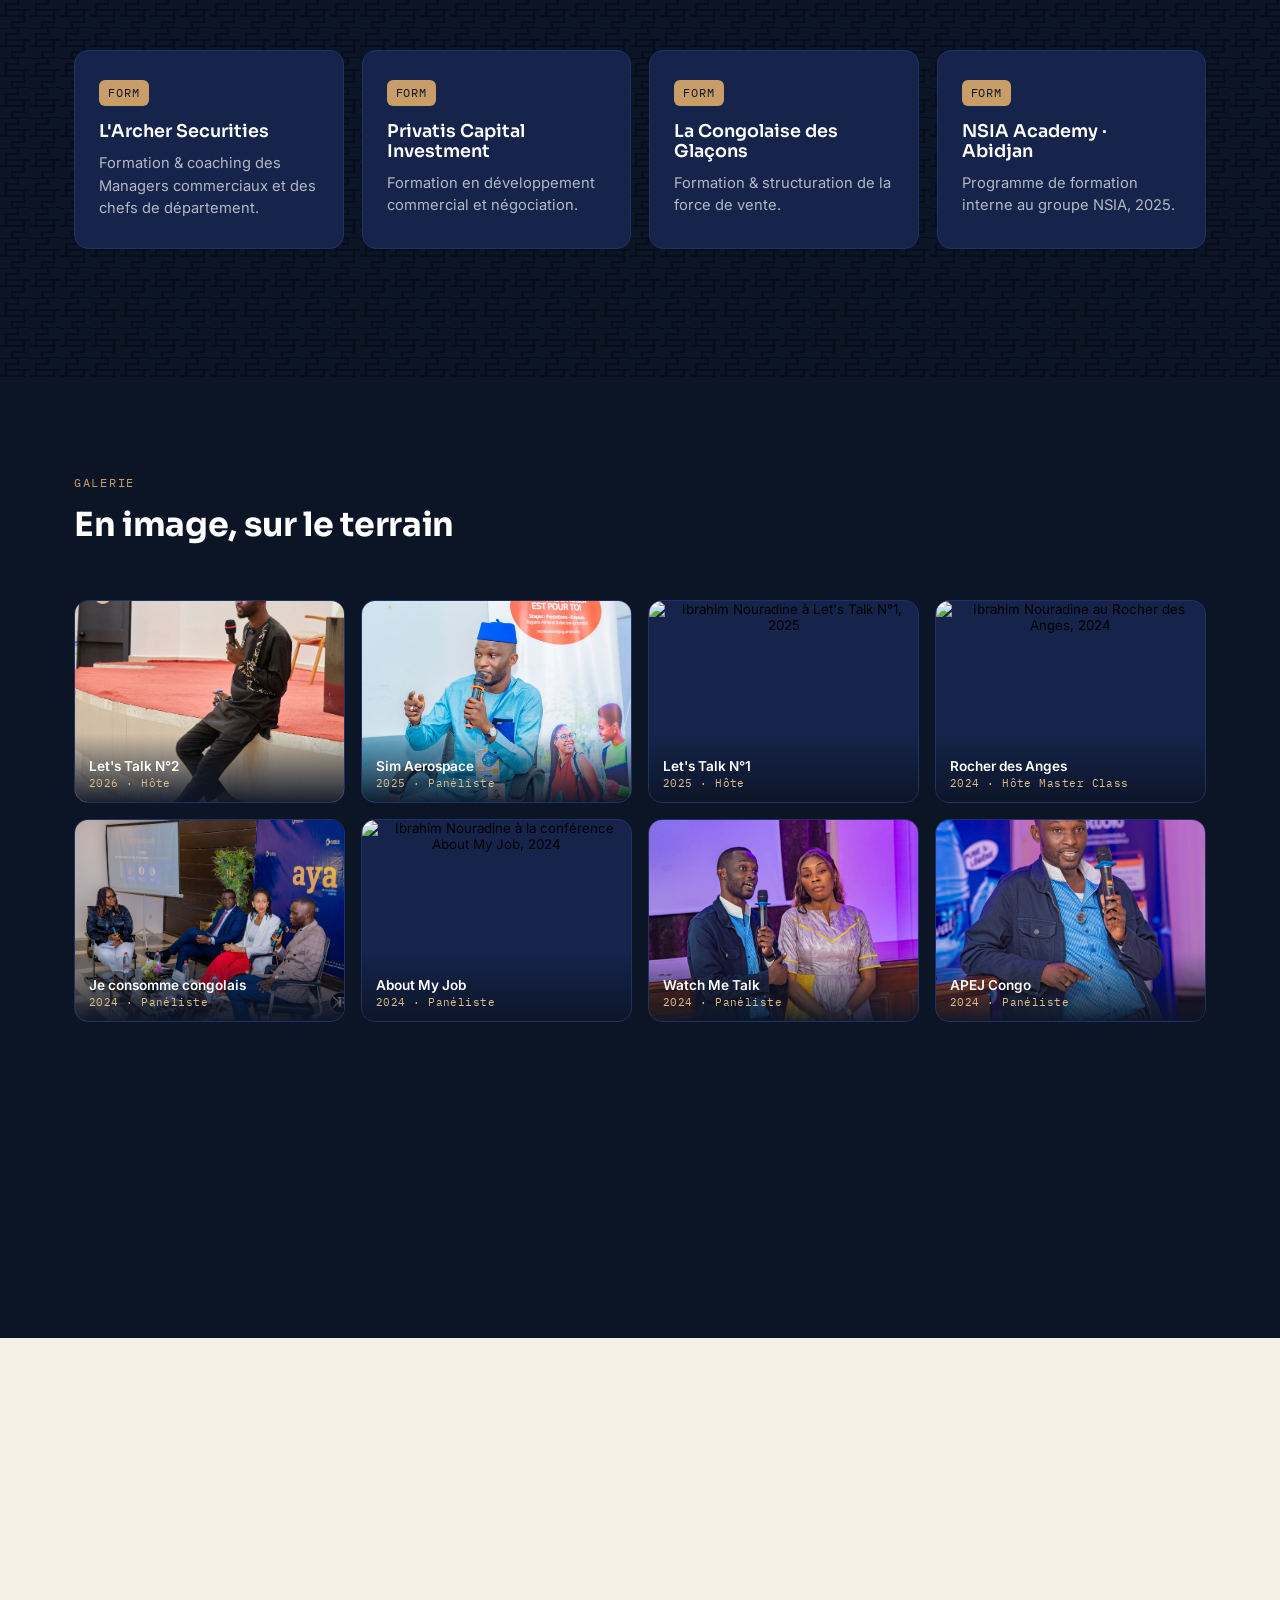
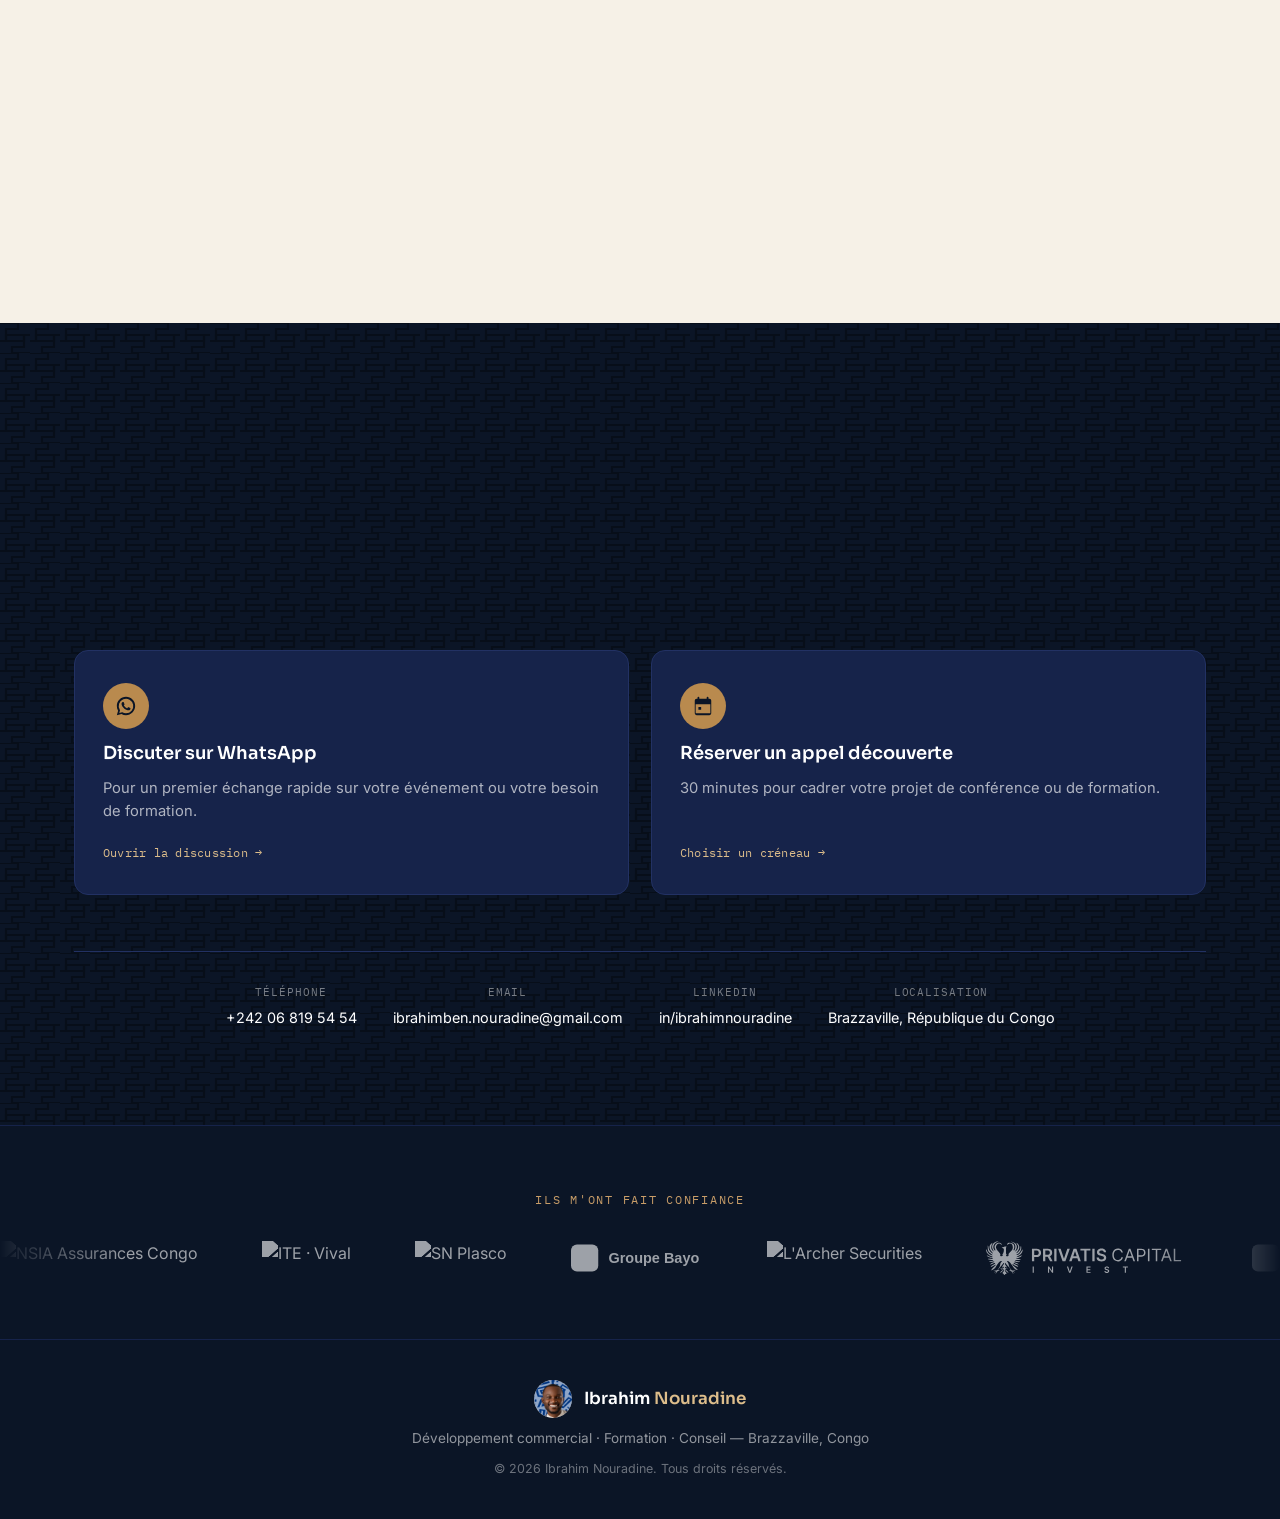
==== commit 54aaabc3: "ajout de la photo de profil de ibrahim comme logotype du site web" ====
--- a/interventions.html
+++ b/interventions.html
@@ -3,6 +3,8 @@
 <head>
   <meta charset="UTF-8" />
   <meta name="viewport" content="width=device-width, initial-scale=1.0" />
+  <link rel="icon" type="image/jpeg" href="assets/img/ibrahim-photo.jpg" />
+  <link rel="apple-touch-icon" href="assets/img/ibrahim-photo.jpg" />
   <title>Interventions — Conférences & Formations | Ibrahim Nouradine</title>
   <meta name="description" content="Panéliste, hôte de conférences et formateur en entreprise. Portfolio des interventions publiques et des formations données par Ibrahim Nouradine à Brazzaville et Pointe-Noire." />
 
@@ -27,7 +29,7 @@
   <header class="site-header">
     <div class="container">
       <a href="index.html" class="brand">
-        <span class="brand-mark">IN</span>
+        <span class="brand-mark"><img src="assets/img/ibrahim-photo.jpg" alt="Ibrahim Nouradine" /></span>
         <span class="brand-name">Ibrahim <span>Nouradine</span></span>
       </a>
 
@@ -429,7 +431,7 @@
   <footer class="site-footer">
     <div class="container footer-grid">
       <div class="brand">
-        <span class="brand-mark">IN</span>
+        <span class="brand-mark"><img src="assets/img/ibrahim-photo.jpg" alt="Ibrahim Nouradine" /></span>
         <span class="brand-name">Ibrahim <span>Nouradine</span></span>
       </div>
       <p class="footer-tagline">Développement commercial · Formation · Conseil — Brazzaville, Congo</p>
--- a/css/style.css
+++ b/css/style.css
@@ -131,7 +131,6 @@
   width: 38px;
   height: 38px;
   border-radius: var(--radius-sm);
-  background: linear-gradient(155deg, var(--gold-500), var(--gold-300));
   display: grid;
   place-items: center;
   color: var(--navy-950);
@@ -139,6 +138,14 @@
   font-weight: 700;
   font-size: 0.9rem;
   flex-shrink: 0;
+}
+
+.brand-mark img {
+  width: 100%;
+  height: 100%;
+  object-fit: cover;
+  display: block;
+  border-radius: 50%;
 }
 
 .brand-name { white-space: nowrap; }
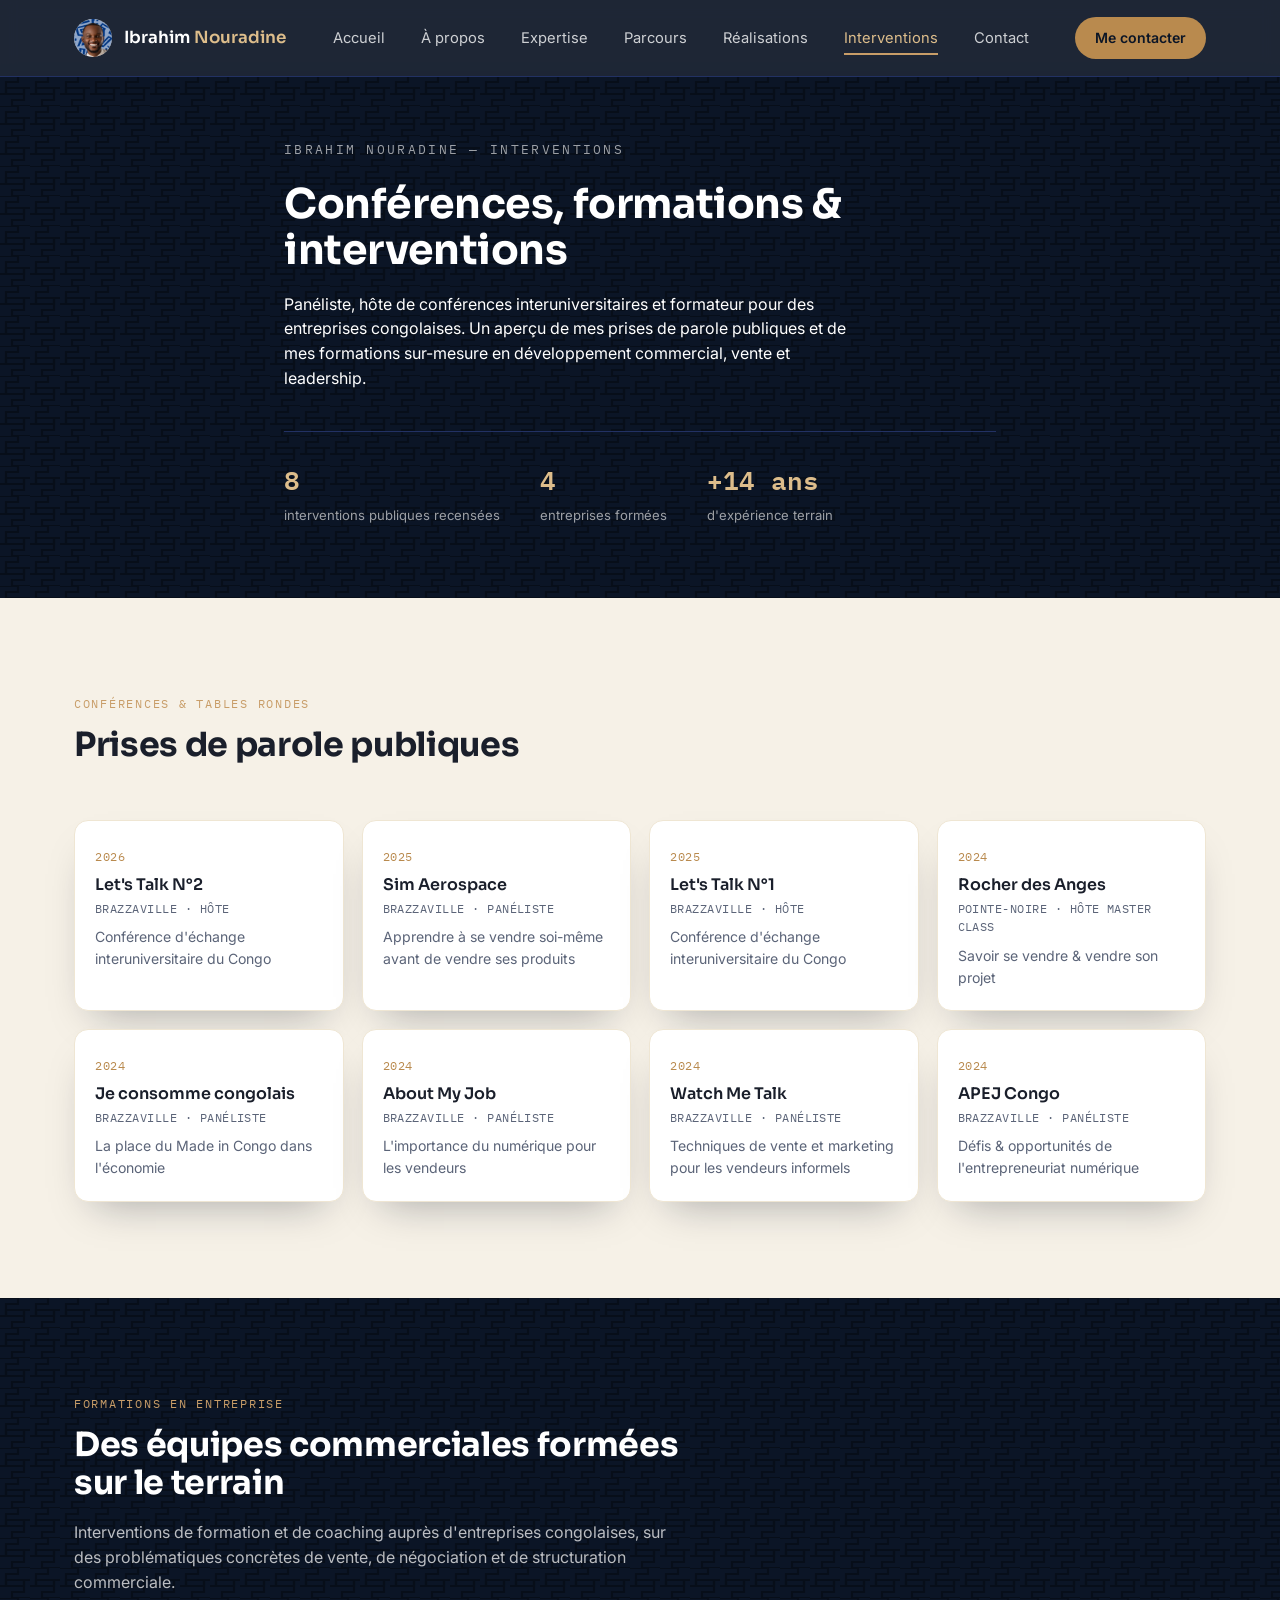
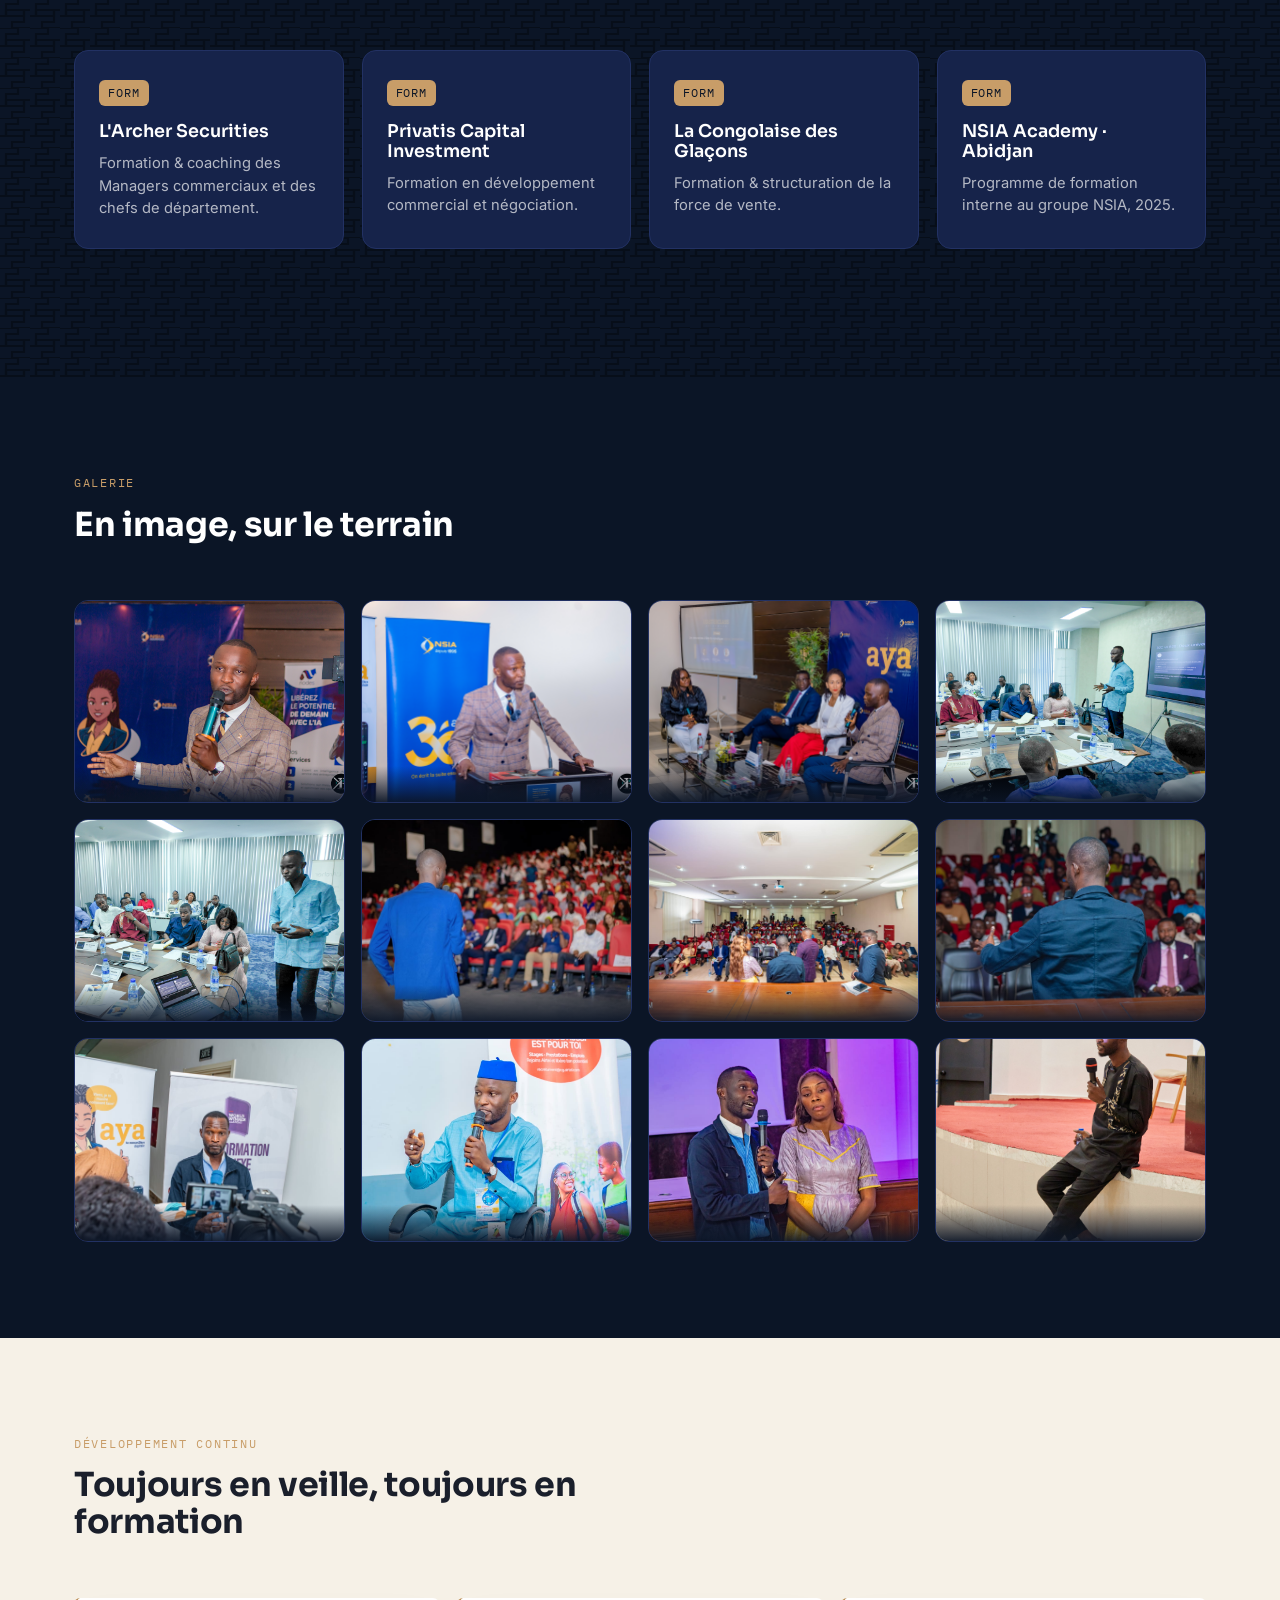
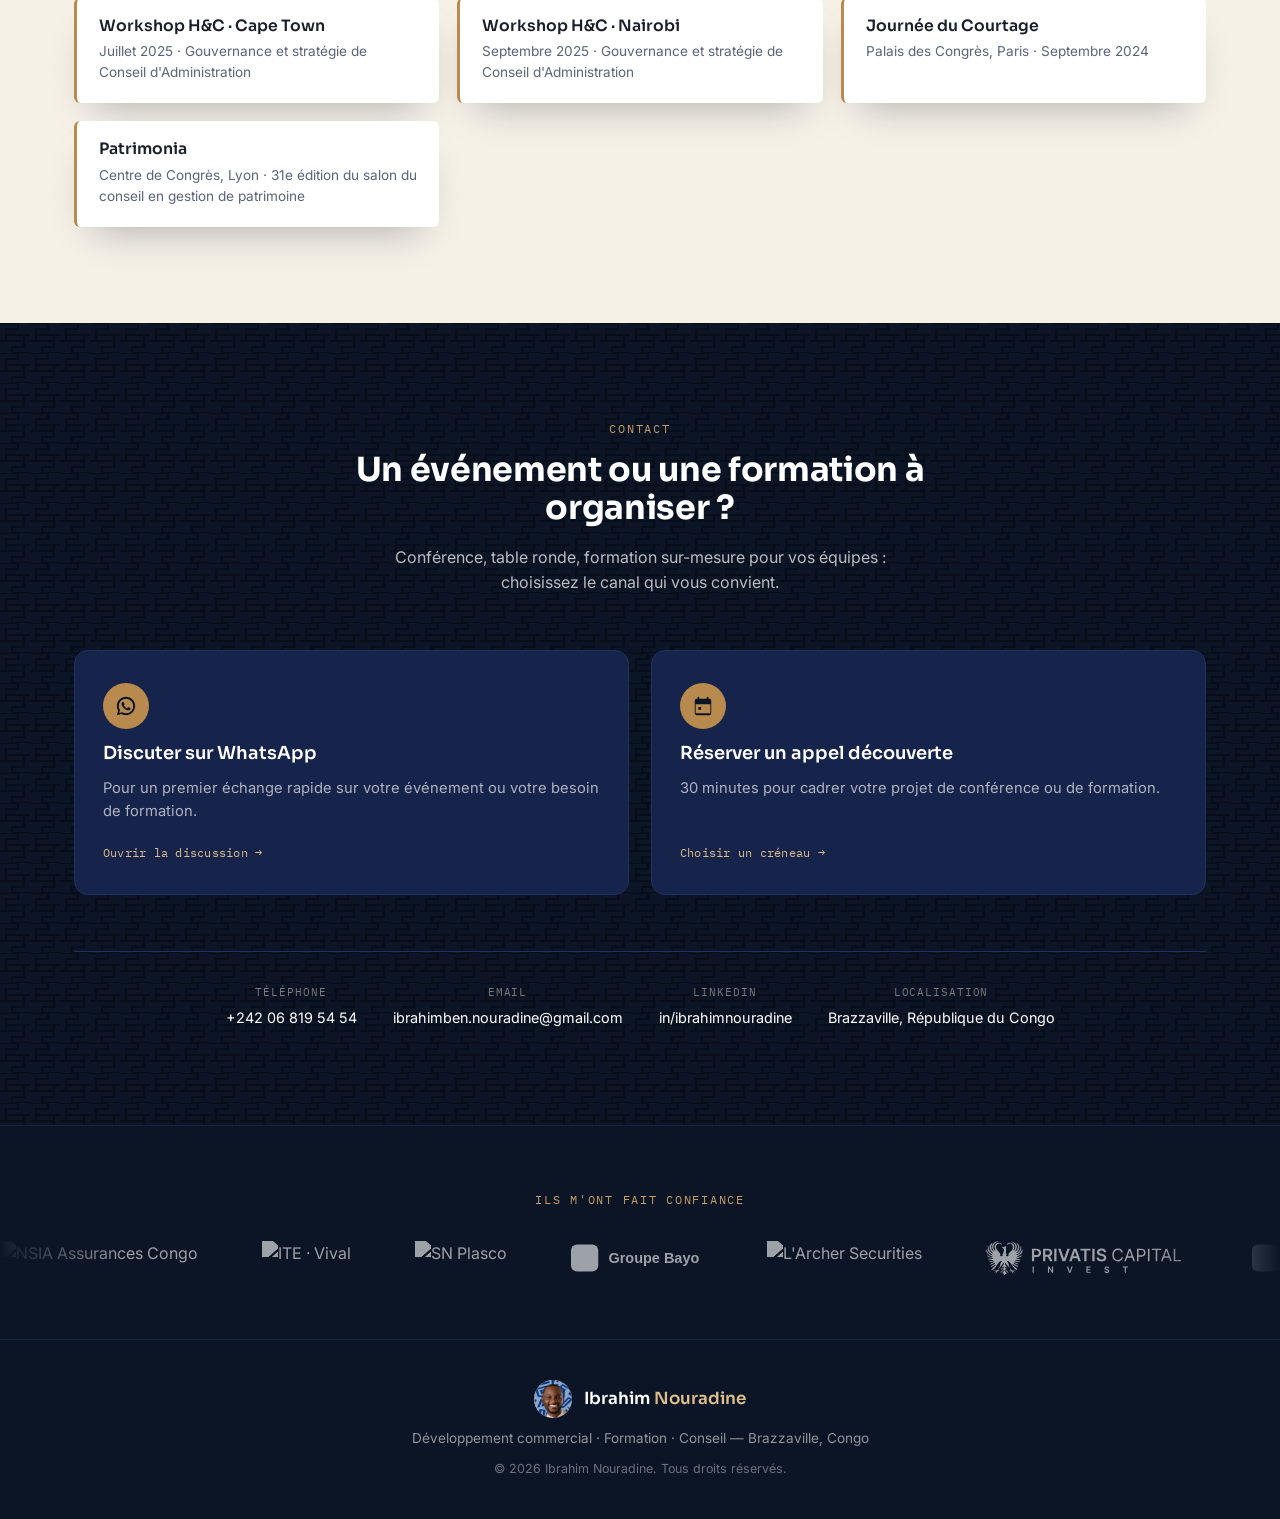
==== commit d1a42150: "reduce size des images de la galery" ====
--- a/interventions.html
+++ b/interventions.html
@@ -208,98 +208,98 @@
       <div class="gallery-grid">
         <!-- Let's Talk N°2 — remplacer assets/img/galerie/lets-talk-2.svg par la vraie photo (même nom de fichier) -->
         <button class="gallery-item" data-reveal type="button" data-caption="Let's Talk N°2 — 2026 · Hôte">
-          <img src="assets/img/galerie/lets-talk-2.jpeg" alt="Ibrahim Nouradine à Let's Talk N°2, 2026" loading="lazy" />
-          <span class="gallery-caption">
-            <span class="gallery-title">Let's Talk N°2</span>
-            <span class="gallery-meta">2026 · Hôte</span>
+          <img src="assets/img/galerie/ib1.png" alt="Ibrahim Nouradine à Let's Talk N°2, 2026" loading="lazy" />
+          <span class="gallery-caption">
+            <!-- <span class="gallery-title">Let's Talk N°2</span>
+            <span class="gallery-meta">2026 · Hôte</span> -->
           </span>
         </button>
         <!-- Sim Aerospace — assets/img/galerie/sim-aerospace.svg -->
         <button class="gallery-item" data-reveal type="button" data-caption="Sim Aerospace — 2025 · Panéliste">
-          <img src="assets/img/galerie/sim-aerospace.jpeg" alt="Ibrahim Nouradine à Sim Aerospace, 2025" loading="lazy" />
-          <span class="gallery-caption">
-            <span class="gallery-title">Sim Aerospace</span>
-            <span class="gallery-meta">2025 · Panéliste</span>
+          <img src="assets/img/galerie/ib2.png" alt="Ibrahim Nouradine à Sim Aerospace, 2025" loading="lazy" />
+          <span class="gallery-caption">
+            <!-- <span class="gallery-title">Sim Aerospace</span>
+            <span class="gallery-meta">2025 · Panéliste</span> -->
           </span>
         </button>
         <!-- Let's Talk N°1 — assets/img/galerie/lets-talk-1.svg -->
         <button class="gallery-item" data-reveal type="button" data-caption="Let's Talk N°1 — 2025 · Hôte">
-          <img src="assets/img/galerie/lets-talk-1.jpeg" alt="Ibrahim Nouradine à Let's Talk N°1, 2025" loading="lazy" />
-          <span class="gallery-caption">
-            <span class="gallery-title">Let's Talk N°1</span>
-            <span class="gallery-meta">2025 · Hôte</span>
+          <img src="assets/img/galerie/ib3.png" alt="Ibrahim Nouradine à Let's Talk N°1, 2025" loading="lazy" />
+          <span class="gallery-caption">
+            <!-- <span class="gallery-title">Let's Talk N°1</span>
+            <span class="gallery-meta">2025 · Hôte</span> -->
           </span>
         </button>
         <!-- Rocher des Anges — assets/img/galerie/rocher-des-anges.svg -->
         <button class="gallery-item" data-reveal type="button" data-caption="Rocher des Anges — 2024 · Hôte Master Class">
-          <img src="assets/img/galerie/rocher-des-anges.jpeg" alt="Ibrahim Nouradine au Rocher des Anges, 2024" loading="lazy" />
-          <span class="gallery-caption">
-            <span class="gallery-title">Rocher des Anges</span>
-            <span class="gallery-meta">2024 · Hôte Master Class</span>
+          <img src="assets/img/galerie/ib4.png" alt="Ibrahim Nouradine au Rocher des Anges, 2024" loading="lazy" />
+          <span class="gallery-caption">
+            <!-- <span class="gallery-title">Rocher des Anges</span>
+            <span class="gallery-meta">2024 · Hôte Master Class</span> -->
           </span>
         </button>
         <!-- Je consomme congolais — assets/img/galerie/je-consomme-congolais.svg -->
         <button class="gallery-item" data-reveal type="button" data-caption="Je consomme congolais — 2024 · Panéliste">
-          <img src="assets/img/galerie/je-consomme-congolais.jpeg" alt="Ibrahim Nouradine à la conférence Je consomme congolais, 2024" loading="lazy" />
-          <span class="gallery-caption">
-            <span class="gallery-title">Je consomme congolais</span>
-            <span class="gallery-meta">2024 · Panéliste</span>
+          <img src="assets/img/galerie/ib5.png" alt="Ibrahim Nouradine à la conférence Je consomme congolais, 2024" loading="lazy" />
+          <span class="gallery-caption">
+            <!-- <span class="gallery-title">Je consomme congolais</span>
+            <span class="gallery-meta">2024 · Panéliste</span> -->
           </span>
         </button>
         <!-- About My Job — assets/img/galerie/about-my-job.svg -->
         <button class="gallery-item" data-reveal type="button" data-caption="About My Job — 2024 · Panéliste">
-          <img src="assets/img/galerie/about-my-job.jpeg" alt="Ibrahim Nouradine à la conférence About My Job, 2024" loading="lazy" />
-          <span class="gallery-caption">
-            <span class="gallery-title">About My Job</span>
-            <span class="gallery-meta">2024 · Panéliste</span>
+          <img src="assets/img/galerie/ib6.jpeg" alt="Ibrahim Nouradine à la conférence About My Job, 2024" loading="lazy" />
+          <span class="gallery-caption">
+            <!-- <span class="gallery-title">About My Job</span>
+            <span class="gallery-meta">2024 · Panéliste</span> -->
           </span>
         </button>
         <!-- Watch Me Talk — assets/img/galerie/watch-me-talk.svg -->
         <button class="gallery-item" data-reveal type="button" data-caption="Watch Me Talk — 2024 · Panéliste">
-          <img src="assets/img/galerie/watch-me-talk.jpeg" alt="Ibrahim Nouradine à la conférence Watch Me Talk, 2024" loading="lazy" />
-          <span class="gallery-caption">
-            <span class="gallery-title">Watch Me Talk</span>
-            <span class="gallery-meta">2024 · Panéliste</span>
+          <img src="assets/img/galerie/ib7.jpeg" alt="Ibrahim Nouradine à la conférence Watch Me Talk, 2024" loading="lazy" />
+          <span class="gallery-caption">
+            <!-- <span class="gallery-title">Watch Me Talk</span>
+            <span class="gallery-meta">2024 · Panéliste</span> -->
           </span>
         </button>
         <!-- APEJ Congo — assets/img/galerie/apej-congo.svg -->
         <button class="gallery-item" data-reveal type="button" data-caption="APEJ Congo — 2024 · Panéliste">
-          <img src="assets/img/galerie/apej-congo.jpeg" alt="Ibrahim Nouradine à la conférence APEJ Congo, 2024" loading="lazy" />
-          <span class="gallery-caption">
-            <span class="gallery-title">APEJ Congo</span>
-            <span class="gallery-meta">2024 · Panéliste</span>
+          <img src="assets/img/galerie/ib8.jpeg" alt="Ibrahim Nouradine à la conférence APEJ Congo, 2024" loading="lazy" />
+          <span class="gallery-caption">
+            <!-- <span class="gallery-title">APEJ Congo</span>
+            <span class="gallery-meta">2024 · Panéliste</span> -->
           </span>
         </button>
         <!-- Formation L'Archer Securities — assets/img/galerie/formation-larcher.svg -->
         <button class="gallery-item" data-reveal type="button" data-caption="Formation — L'Archer Securities">
-          <img src="assets/img/galerie/formation-larcher.jpeg" alt="Formation Ibrahim Nouradine chez L'Archer Securities" loading="lazy" />
-          <span class="gallery-caption">
-            <span class="gallery-title">L'Archer Securities</span>
-            <span class="gallery-meta">Formation entreprise</span>
+          <img src="assets/img/galerie/ib9.jpeg" alt="Formation Ibrahim Nouradine chez L'Archer Securities" loading="lazy" />
+          <span class="gallery-caption">
+            <!-- <span class="gallery-title">L'Archer Securities</span>
+            <span class="gallery-meta">Formation entreprise</span> -->
           </span>
         </button>
         <!-- Formation Privatis Capital Investment — assets/img/galerie/formation-privatis.svg -->
         <button class="gallery-item" data-reveal type="button" data-caption="Formation — Privatis Capital Investment">
-          <img src="assets/img/galerie/formation-privatis.jpeg" alt="Formation Ibrahim Nouradine chez Privatis Capital Investment" loading="lazy" />
-          <span class="gallery-caption">
-            <span class="gallery-title">Privatis Capital Investment</span>
-            <span class="gallery-meta">Formation entreprise</span>
+          <img src="assets/img/galerie/ib10.jpeg" alt="Formation Ibrahim Nouradine chez Privatis Capital Investment" loading="lazy" />
+          <span class="gallery-caption">
+            <!-- <span class="gallery-title">Privatis Capital Investment</span>
+            <span class="gallery-meta">Formation entreprise</span> -->
           </span>
         </button>
         <!-- Formation La Congolaise des Glaçons — assets/img/galerie/formation-glacons.svg -->
         <button class="gallery-item" data-reveal type="button" data-caption="Formation — La Congolaise des Glaçons">
-          <img src="assets/img/galerie/formation-glacons.jpeg" alt="Formation Ibrahim Nouradine chez La Congolaise des Glaçons" loading="lazy" />
-          <span class="gallery-caption">
-            <span class="gallery-title">La Congolaise des Glaçons</span>
-            <span class="gallery-meta">Formation entreprise</span>
+          <img src="assets/img/galerie/ib11.jpeg" alt="Formation Ibrahim Nouradine chez La Congolaise des Glaçons" loading="lazy" />
+          <span class="gallery-caption">
+            <!-- <span class="gallery-title">La Congolaise des Glaçons</span>
+            <span class="gallery-meta">Formation entreprise</span> -->
           </span>
         </button>
         <!-- NSIA Academy — assets/img/galerie/formation-nsia-academy.svg -->
         <button class="gallery-item" data-reveal type="button" data-caption="NSIA Academy — Abidjan, 2025">
-          <img src="assets/img/galerie/formation-nsia-academy.jpeg" alt="Ibrahim Nouradine à NSIA Academy, Abidjan 2025" loading="lazy" />
-          <span class="gallery-caption">
-            <span class="gallery-title">NSIA Academy</span>
-            <span class="gallery-meta">Abidjan · 2025</span>
+          <img src="assets/img/galerie/ib12.jpeg" alt="Ibrahim Nouradine à NSIA Academy, Abidjan 2025" loading="lazy" />
+          <span class="gallery-caption">
+            <!-- <span class="gallery-title">NSIA Academy</span>
+            <span class="gallery-meta">Abidjan · 2025</span> -->
           </span>
         </button>
       </div>
